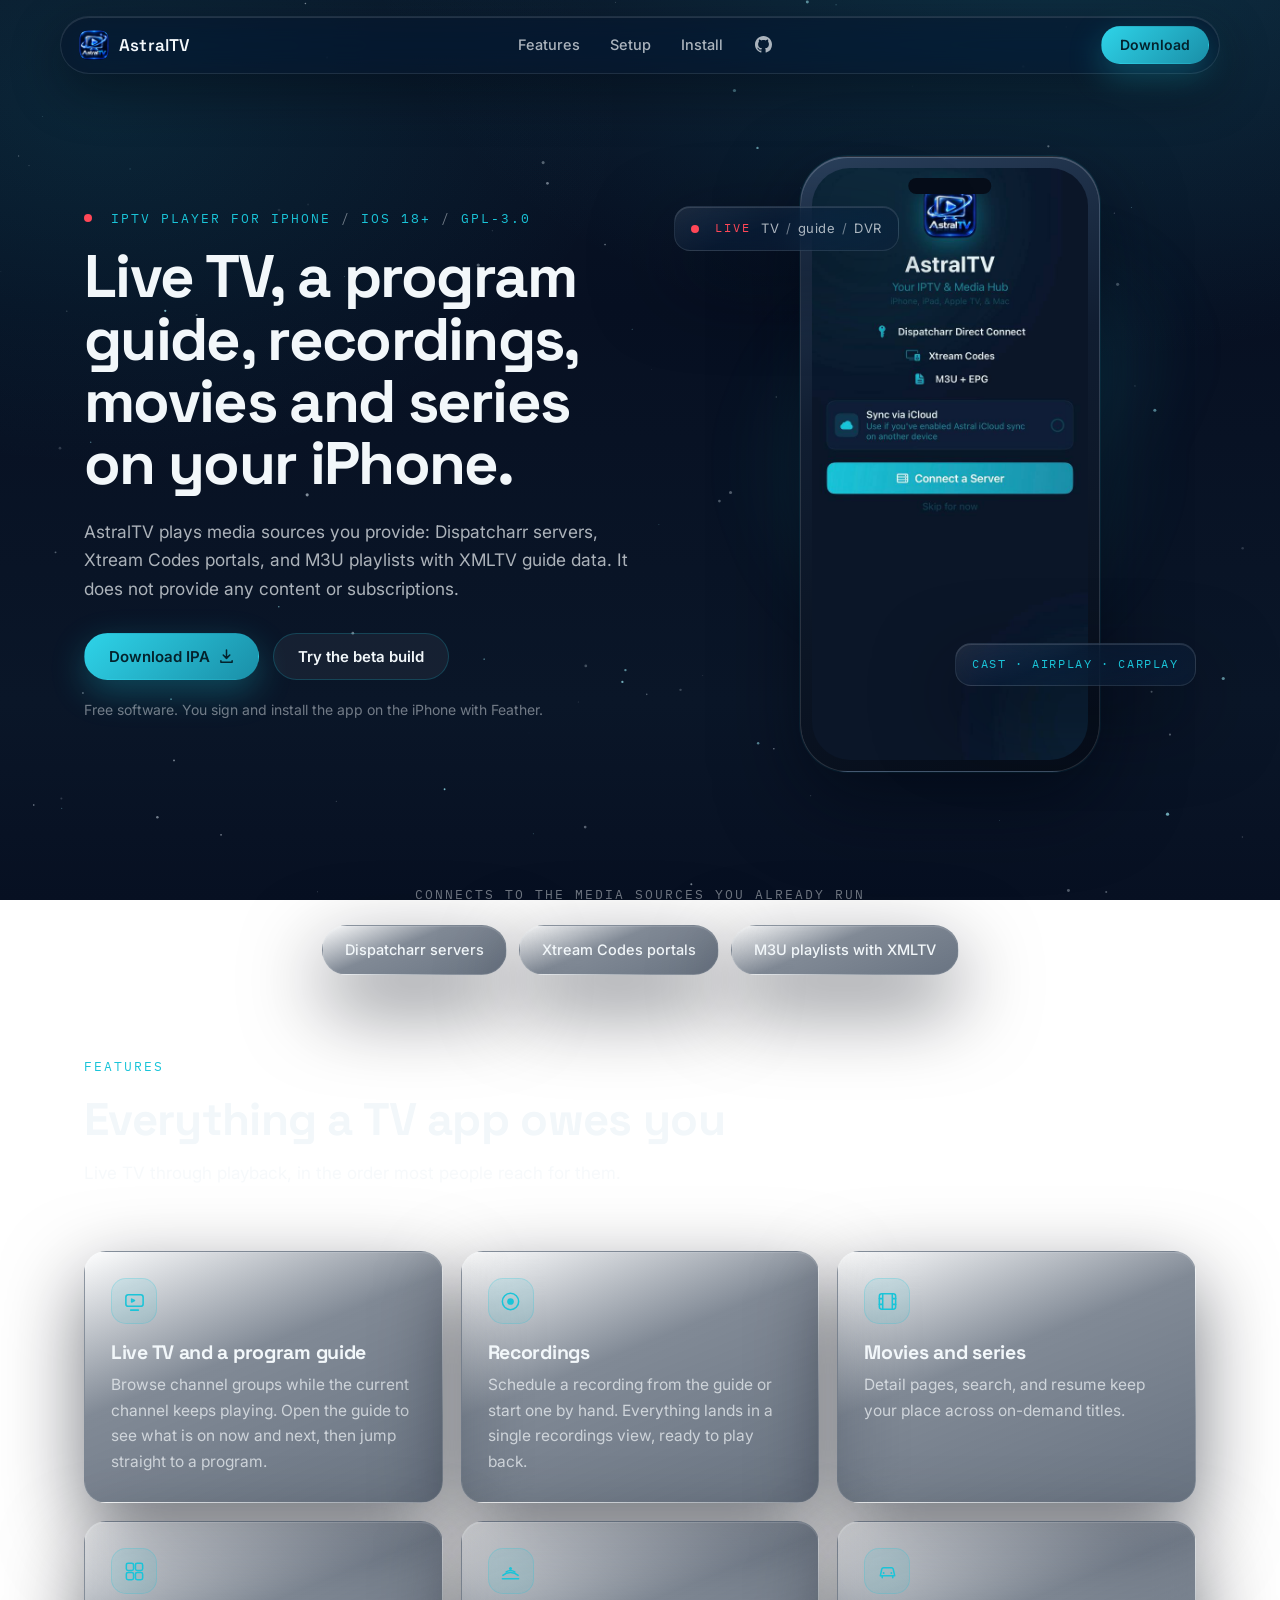
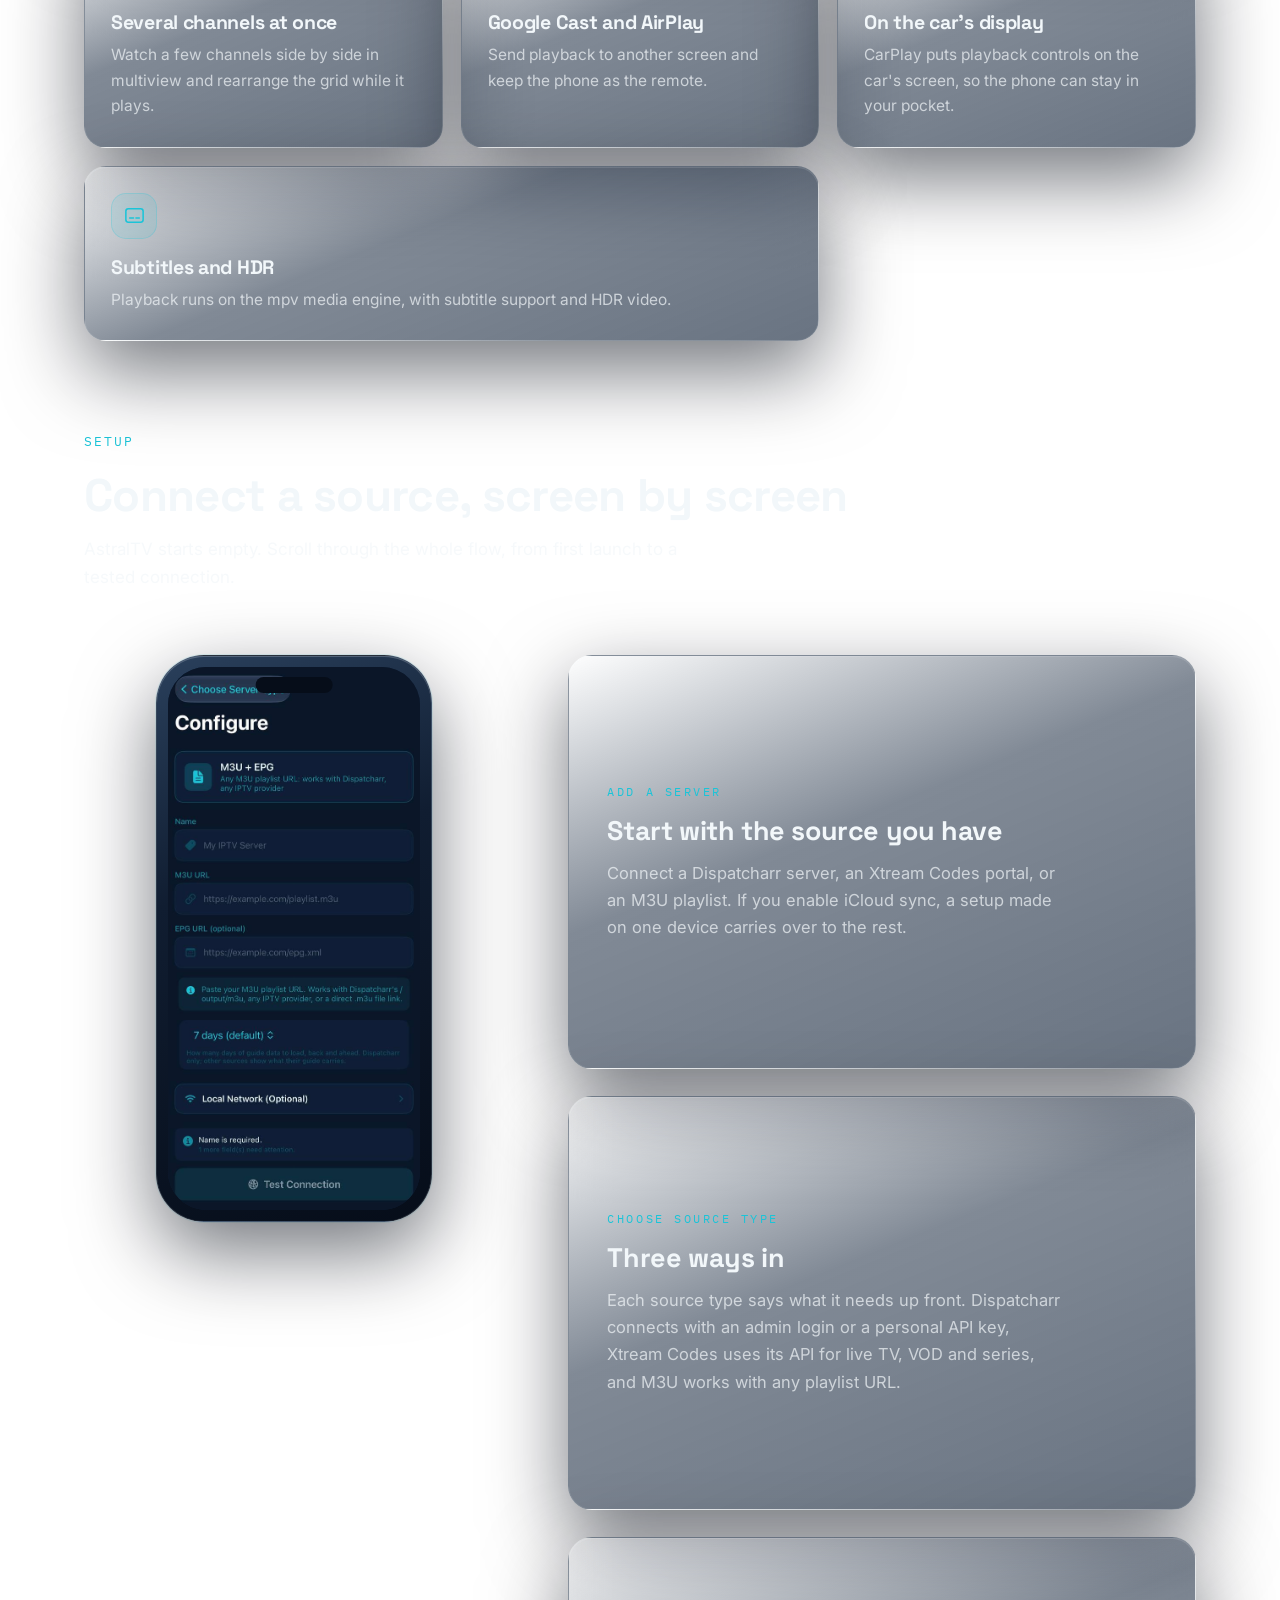
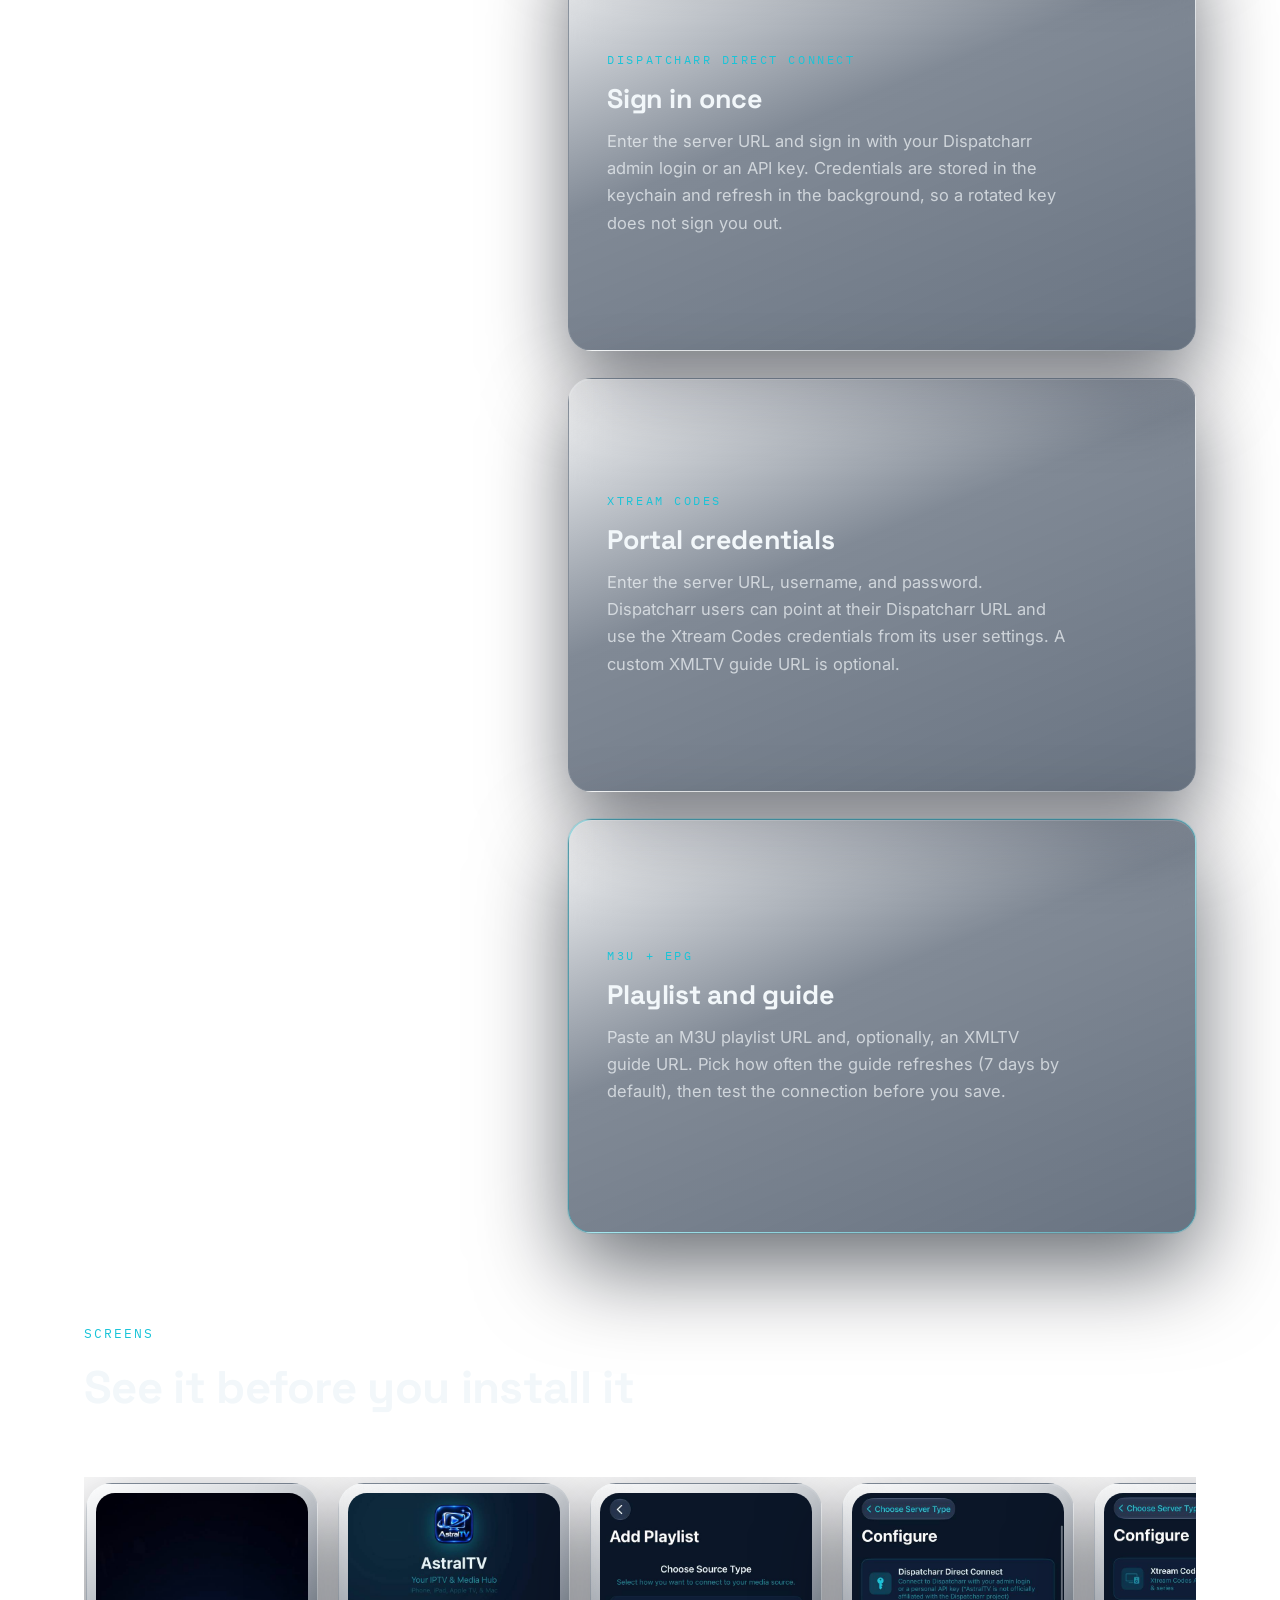
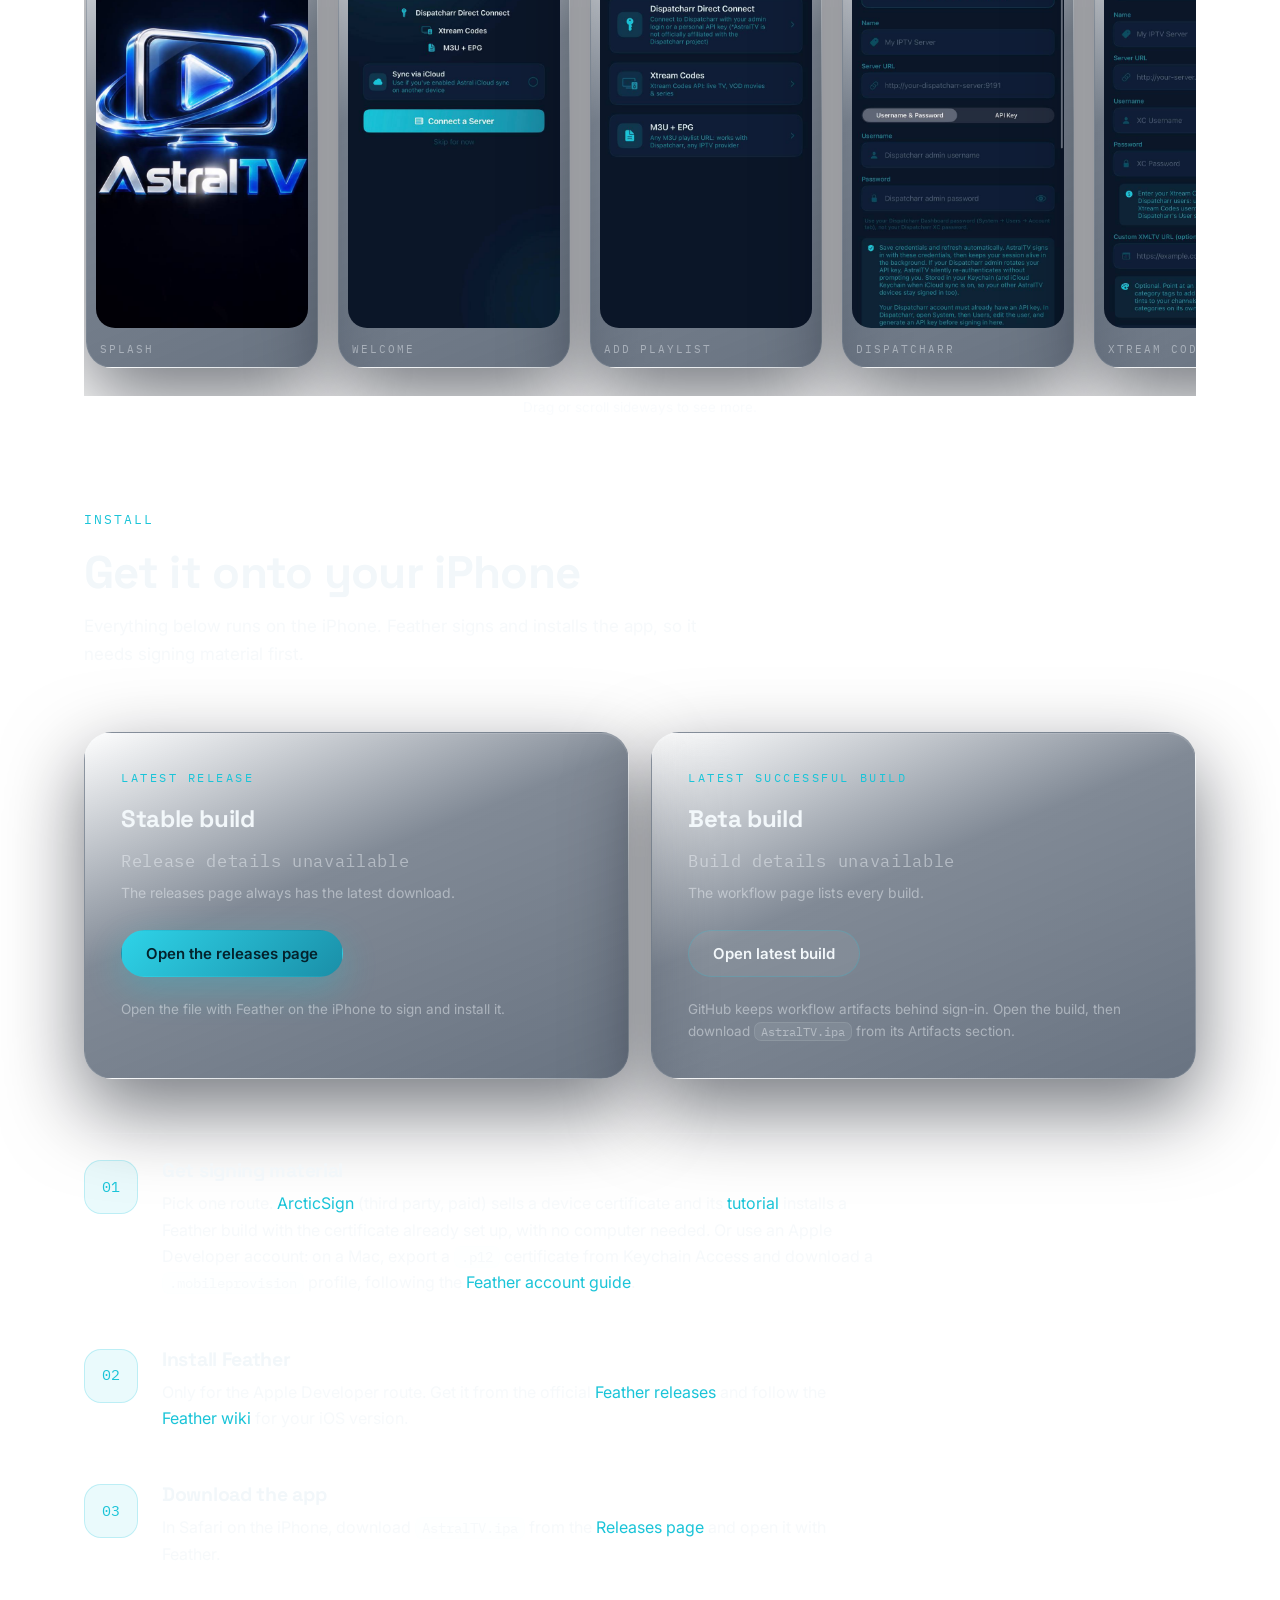
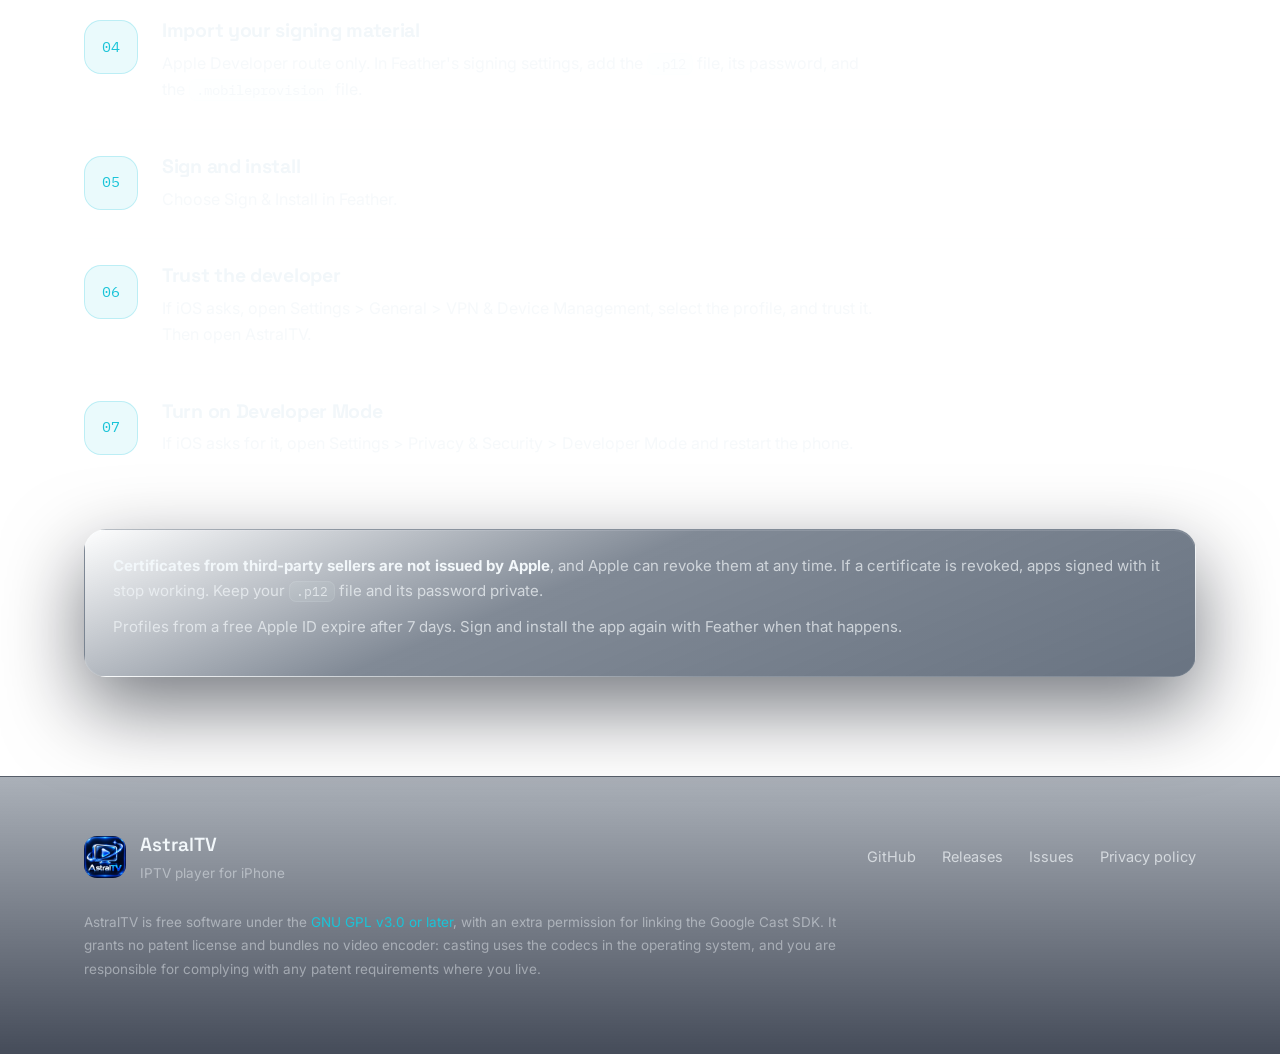
==== docs/index.html @ 50617edc "site: add GitHub Pages site with bug fixes and deployment workflow - Add docs/ site: index.html, sit" ====
<!DOCTYPE html>
<html lang="en">
<head>
  <meta charset="utf-8">
  <meta name="viewport" content="width=device-width, initial-scale=1">
  <title>AstralTV: IPTV player for iPhone</title>
  <meta name="description" content="AstralTV plays live TV, a program guide, recordings, movies and series on iPhone from Dispatcharr, Xtream Codes, and M3U sources you provide. Free software under GPL-3.0.">
  <meta property="og:title" content="AstralTV: IPTV player for iPhone">
  <meta property="og:description" content="Live TV, a program guide, recordings, movies and series on iPhone, from media sources you provide.">
  <meta property="og:image" content="assets/og-banner.jpg">
  <meta property="og:url" content="https://crzx1337.github.io/AstralTV/">
  <meta property="og:type" content="website">
  <meta name="twitter:card" content="summary_large_image">
  <meta name="twitter:title" content="AstralTV: IPTV player for iPhone">
  <meta name="twitter:description" content="Live TV, a program guide, recordings, movies and series on iPhone, from media sources you provide.">
  <meta name="theme-color" content="#0A1628">
  <link rel="icon" type="image/png" sizes="32x32" href="assets/favicon-32.png">
  <link rel="apple-touch-icon" href="assets/logo-256.png">
  <link rel="preconnect" href="https://fonts.googleapis.com">
  <link rel="preconnect" href="https://fonts.gstatic.com" crossorigin>
  <link href="https://fonts.googleapis.com/css2?family=Space+Grotesk:wght@400;500;600;700&family=Inter:wght@400;500;600&family=IBM+Plex+Mono:wght@400;500&display=swap" rel="stylesheet">
  <script>document.documentElement.classList.add("js");</script>
  <link rel="stylesheet" href="assets/site.css">
  <script src="assets/site.js" defer></script>
</head>
<body>
  <canvas id="sky" aria-hidden="true"></canvas>
  <a class="skip-link" href="#main">Skip to content</a>

  <header class="nav" id="top">
    <a class="nav-brand" href="#top">
      <img src="assets/logo-256.png" alt="" width="30" height="30">
      <span>AstralTV</span>
    </a>
    <nav class="nav-links" aria-label="Page sections">
      <a href="#features">Features</a>
      <a href="#setup">Setup</a>
      <a href="#install">Install</a>
      <a href="https://github.com/CRZX1337/AstralTV" class="nav-github" aria-label="GitHub repository">
        <svg viewBox="0 0 16 16" aria-hidden="true" width="17" height="17" fill="currentColor"><path d="M8 0C3.58 0 0 3.58 0 8c0 3.54 2.29 6.53 5.47 7.59.4.07.55-.17.55-.38 0-.19-.01-.82-.01-1.49-2.01.37-2.53-.49-2.69-.94-.09-.23-.48-.94-.82-1.13-.28-.15-.68-.52-.01-.53.63-.01 1.08.58 1.23.82.72 1.21 1.87.87 2.33.66.07-.52.28-.87.51-1.07-1.78-.2-3.64-.89-3.64-3.95 0-.87.31-1.59.82-2.15-.08-.2-.36-1.02.08-2.12 0 0 .67-.21 2.2.82.64-.18 1.32-.27 2-.27.68 0 1.36.09 2 .27 1.53-1.04 2.2-.82 2.2-.82.44 1.1.16 1.92.08 2.12.51.56.82 1.27.82 2.15 0 3.07-1.87 3.75-3.65 3.95.29.25.54.73.54 1.48 0 1.07-.01 1.93-.01 2.2 0 .21.15.46.55.38A8.013 8.013 0 0016 8c0-4.42-3.58-8-8-8z"/></svg>
      </a>
    </nav>
    <a class="btn btn-primary btn-small" href="#download">Download</a>
  </header>

  <main id="main">
    <!-- ============ HERO ============ -->
    <section class="hero">
      <div class="hero-copy">
        <p class="eyebrow load" style="--d:.05s">
          <span class="pulse-dot" aria-hidden="true"></span>
          <span class="eyebrow-items">IPTV player for iPhone <span class="sep">/</span> iOS&nbsp;18+ <span class="sep">/</span> GPL-3.0</span>
        </p>
        <h1 class="load" style="--d:.15s">Live TV, a program guide, recordings, movies and series on your iPhone.</h1>
        <p class="hero-sub load" style="--d:.28s">
          AstralTV plays media sources you provide: Dispatcharr servers, Xtream Codes portals,
          and M3U playlists with XMLTV guide data. It does not provide any content or subscriptions.
        </p>
        <div class="hero-actions load" style="--d:.4s">
          <a class="btn btn-primary" href="https://github.com/CRZX1337/AstralTV/releases/latest">
            Download IPA
            <svg class="i" viewBox="0 0 16 16" aria-hidden="true"><path d="M8 1v9m0 0 3.5-3.5M8 10 4.5 6.5M2 12.5V14h12v-1.5" fill="none" stroke="currentColor" stroke-width="1.6" stroke-linecap="round" stroke-linejoin="round"/></svg>
          </a>
          <a class="btn btn-ghost" href="https://github.com/CRZX1337/AstralTV/actions/workflows/build-ipa.yml">Try the beta build</a>
        </div>
        <p class="hero-note load" style="--d:.5s">Free software. You sign and install the app on the iPhone with Feather.</p>
      </div>

      <div class="hero-stage load" style="--d:.32s">
        <div class="hero-aura" aria-hidden="true"></div>
        <div class="device device-hero tilt" id="heroDevice">
          <div class="device-frame">
            <div class="device-notch" aria-hidden="true"></div>
            <div class="device-screen">
              <img src="screenshots/iphone/02.jpg" width="656" height="1280" fetchpriority="high" alt="AstralTV welcome screen offering Dispatcharr, Xtream Codes, and M3U sources, with an option to sync over iCloud">
            </div>
          </div>
        </div>
        <div class="hero-badge glass tilt" aria-hidden="true">
          <span class="badge-live"><span class="pulse-dot"></span>LIVE</span>
          <span class="badge-text">TV <i>/</i> guide <i>/</i> DVR</span>
        </div>
        <div class="hero-badge hero-badge-2 glass tilt" aria-hidden="true">
          <span class="badge-text mono">CAST · AIRPLAY · CARPLAY</span>
        </div>
      </div>
    </section>

    <!-- ============ SOURCES ============ -->
    <section class="sources" aria-label="Supported media sources">
      <p class="sources-label reveal">Connects to the media sources you already run</p>
      <ul class="source-chips reveal">
        <li class="chip glass">Dispatcharr servers</li>
        <li class="chip glass">Xtream Codes portals</li>
        <li class="chip glass">M3U playlists with XMLTV</li>
      </ul>
    </section>

    <!-- ============ FEATURES ============ -->
    <section class="features" id="features">
      <div class="section-head reveal">
        <p class="eyebrow">Features</p>
        <h2>Everything a TV app owes you</h2>
        <p class="section-sub">Live TV through playback, in the order most people reach for them.</p>
      </div>

      <div class="feature-grid">
        <article class="feature glass reveal">
          <span class="feature-icon" aria-hidden="true">
            <svg viewBox="0 0 24 24"><rect x="3" y="5" width="18" height="12" rx="2.5"/><path d="M8 21h8M9 9.5v3l3-1.5z"/></svg>
          </span>
          <h3>Live TV and a program guide</h3>
          <p>Browse channel groups while the current channel keeps playing. Open the guide to see what is on now and next, then jump straight to a program.</p>
        </article>
        <article class="feature glass reveal">
          <span class="feature-icon" aria-hidden="true">
            <svg viewBox="0 0 24 24"><circle cx="12" cy="12" r="8.5"/><circle cx="12" cy="12" r="3.5" fill="currentColor" stroke="none"/></svg>
          </span>
          <h3>Recordings</h3>
          <p>Schedule a recording from the guide or start one by hand. Everything lands in a single recordings view, ready to play back.</p>
        </article>
        <article class="feature glass reveal">
          <span class="feature-icon" aria-hidden="true">
            <svg viewBox="0 0 24 24"><rect x="3.5" y="4" width="17" height="16" rx="2.5"/><path d="M7 4v16M17 4v16M3.5 9h3.5M3.5 15h3.5M17 9h3.5M17 15h3.5"/></svg>
          </span>
          <h3>Movies and series</h3>
          <p>Detail pages, search, and resume keep your place across on-demand titles.</p>
        </article>
        <article class="feature glass reveal">
          <span class="feature-icon" aria-hidden="true">
            <svg viewBox="0 0 24 24"><rect x="3.5" y="3.5" width="7.5" height="7.5" rx="1.8"/><rect x="13" y="3.5" width="7.5" height="7.5" rx="1.8"/><rect x="3.5" y="13" width="7.5" height="7.5" rx="1.8"/><rect x="13" y="13" width="7.5" height="7.5" rx="1.8"/></svg>
          </span>
          <h3>Several channels at once</h3>
          <p>Watch a few channels side by side in multiview and rearrange the grid while it plays.</p>
        </article>
        <article class="feature glass reveal">
          <span class="feature-icon" aria-hidden="true">
            <svg viewBox="0 0 24 24"><path d="M3.5 19.5h17M4 16a12 12 0 0 1 16 0"/><path d="M7.5 12.5a8 8 0 0 1 9 0"/><circle cx="12" cy="8.8" r="1.6" fill="currentColor" stroke="none"/></svg>
          </span>
          <h3>Google Cast and AirPlay</h3>
          <p>Send playback to another screen and keep the phone as the remote.</p>
        </article>
        <article class="feature glass reveal">
          <span class="feature-icon" aria-hidden="true">
            <svg viewBox="0 0 24 24"><path d="M5 16.5h14M6.5 16.5v2M17.5 16.5v2M4.5 16.5 6 9.5a2 2 0 0 1 2-1.5h8a2 2 0 0 1 2 1.5l1.5 7"/><circle cx="8" cy="13.5" r="1" fill="currentColor" stroke="none"/><circle cx="16" cy="13.5" r="1" fill="currentColor" stroke="none"/></svg>
          </span>
          <h3>On the car's display</h3>
          <p>CarPlay puts playback controls on the car's screen, so the phone can stay in your pocket.</p>
        </article>
        <article class="feature glass reveal feature-wide">
          <span class="feature-icon" aria-hidden="true">
            <svg viewBox="0 0 24 24"><rect x="3" y="5" width="18" height="14" rx="2.5"/><path d="M7 14.5h4M13.5 14.5h3.5"/></svg>
          </span>
          <h3>Subtitles and HDR</h3>
          <p>Playback runs on the mpv media engine, with subtitle support and HDR video.</p>
        </article>
      </div>
    </section>

    <!-- ============ SETUP STORY ============ -->
    <section class="tour" id="setup">
      <div class="section-head reveal">
        <p class="eyebrow">Setup</p>
        <h2>Connect a source, screen by screen</h2>
        <p class="section-sub">AstralTV starts empty. Scroll through the whole flow, from first launch to a tested connection.</p>
      </div>

      <div class="tour-grid">
        <div class="tour-sticky">
          <div class="device device-tour" id="tourDevice">
            <div class="device-frame">
              <div class="device-notch" aria-hidden="true"></div>
              <div class="device-screen" id="tourScreen">
                <img class="tour-shot is-active" src="screenshots/iphone/02.jpg" width="656" height="1280" loading="lazy" alt="" data-i="0">
                <img class="tour-shot" src="screenshots/iphone/03.jpg" width="620" height="1280" loading="lazy" alt="" data-i="1">
                <img class="tour-shot" src="screenshots/iphone/04.jpg" width="620" height="1280" loading="lazy" alt="" data-i="2">
                <img class="tour-shot" src="screenshots/iphone/05.jpg" width="620" height="1280" loading="lazy" alt="" data-i="3">
                <img class="tour-shot" src="screenshots/iphone/06.jpg" width="620" height="1280" loading="lazy" alt="" data-i="4">
              </div>
            </div>
          </div>
        </div>

        <div class="tour-steps">
          <article class="panel glass reveal" data-screen="0">
            <p class="panel-meta mono">Add a server</p>
            <h3>Start with the source you have</h3>
            <p>Connect a Dispatcharr server, an Xtream Codes portal, or an M3U playlist. If you enable iCloud sync, a setup made on one device carries over to the rest.</p>
          </article>
          <article class="panel glass reveal" data-screen="1">
            <p class="panel-meta mono">Choose source type</p>
            <h3>Three ways in</h3>
            <p>Each source type says what it needs up front. Dispatcharr connects with an admin login or a personal API key, Xtream Codes uses its API for live TV, VOD and series, and M3U works with any playlist URL.</p>
          </article>
          <article class="panel glass reveal" data-screen="2">
            <p class="panel-meta mono">Dispatcharr direct connect</p>
            <h3>Sign in once</h3>
            <p>Enter the server URL and sign in with your Dispatcharr admin login or an API key. Credentials are stored in the keychain and refresh in the background, so a rotated key does not sign you out.</p>
          </article>
          <article class="panel glass reveal" data-screen="3">
            <p class="panel-meta mono">Xtream Codes</p>
            <h3>Portal credentials</h3>
            <p>Enter the server URL, username, and password. Dispatcharr users can point at their Dispatcharr URL and use the Xtream Codes credentials from its user settings. A custom XMLTV guide URL is optional.</p>
          </article>
          <article class="panel glass reveal" data-screen="4">
            <p class="panel-meta mono">M3U + EPG</p>
            <h3>Playlist and guide</h3>
            <p>Paste an M3U playlist URL and, optionally, an XMLTV guide URL. Pick how often the guide refreshes (7 days by default), then test the connection before you save.</p>
          </article>
        </div>
      </div>
    </section>

    <!-- ============ SCREENS ============ -->
    <section class="screens" id="screens">
      <div class="section-head reveal">
        <p class="eyebrow">Screens</p>
        <h2>See it before you install it</h2>
      </div>
      <div class="rail-wrap">
        <ul class="rail reveal">
          <li class="shot glass">
            <img src="screenshots/iphone/01.jpg" width="656" height="1280" loading="lazy" alt="AstralTV splash screen with the glowing app logo">
            <p class="shot-cap mono">Splash</p>
          </li>
          <li class="shot glass">
            <img src="screenshots/iphone/02.jpg" width="656" height="1280" loading="lazy" alt="Welcome screen offering Dispatcharr, Xtream Codes, and M3U sources, with iCloud sync">
            <p class="shot-cap mono">Welcome</p>
          </li>
          <li class="shot glass">
            <img src="screenshots/iphone/03.jpg" width="620" height="1280" loading="lazy" alt="Add Playlist screen listing the three source types to connect">
            <p class="shot-cap mono">Add playlist</p>
          </li>
          <li class="shot glass">
            <img src="screenshots/iphone/04.jpg" width="620" height="1280" loading="lazy" alt="Dispatcharr Direct Connect settings with name, server URL, and sign-in fields">
            <p class="shot-cap mono">Dispatcharr</p>
          </li>
          <li class="shot glass">
            <img src="screenshots/iphone/05.jpg" width="620" height="1280" loading="lazy" alt="Xtream Codes settings with server URL, username, password, and custom XMLTV fields">
            <p class="shot-cap mono">Xtream Codes</p>
          </li>
          <li class="shot glass">
            <img src="screenshots/iphone/06.jpg" width="620" height="1280" loading="lazy" alt="M3U and EPG settings with playlist URL, XMLTV URL, refresh interval, and a connection test">
            <p class="shot-cap mono">M3U + EPG</p>
          </li>
        </ul>
      </div>
      <p class="rail-hint reveal">Drag or scroll sideways to see more.</p>
    </section>

    <!-- ============ INSTALL ============ -->
    <section class="install" id="install">
      <div class="section-head reveal">
        <p class="eyebrow">Install</p>
        <h2>Get it onto your iPhone</h2>
        <p class="section-sub">Everything below runs on the iPhone. Feather signs and installs the app, so it needs signing material first.</p>
      </div>

      <div class="dl-cards" id="download">
        <article class="glass dl-card reveal" id="stableCard">
          <p class="panel-meta mono">Latest release</p>
          <h3>Stable build</h3>
          <p class="dl-version mono" id="releaseVersion">Checking the releases page…</p>
          <p class="dl-date" id="releaseDate"></p>
          <a class="btn btn-primary" id="releaseLink" href="https://github.com/CRZX1337/AstralTV/releases/latest">
            Download <code>AstralTV.ipa</code>
          </a>
          <p class="dl-note">Open the file with Feather on the iPhone to sign and install it.</p>
        </article>

        <article class="glass dl-card reveal" id="betaCard">
          <p class="panel-meta mono">Latest successful build</p>
          <h3>Beta build</h3>
          <p class="dl-version mono" id="betaVersion">Checking the build workflow…</p>
          <p class="dl-date" id="betaDate"></p>
          <a class="btn btn-ghost" id="betaLink" href="https://github.com/CRZX1337/AstralTV/actions/workflows/build-ipa.yml">
            Open latest build
          </a>
          <p class="dl-note">GitHub keeps workflow artifacts behind sign-in. Open the build, then download <code>AstralTV.ipa</code> from its Artifacts section.</p>
        </article>
      </div>

      <ol class="steps reveal">
        <li class="step">
          <h3>Get signing material</h3>
          <p>Pick one route. <a href="https://arcticsign.app/">ArcticSign</a> (third party, paid) sells a device certificate and its <a href="https://arcticsign.app/tutorial">tutorial</a> installs a Feather build with the certificate already set up, with no computer needed. Or use an Apple Developer account: on a Mac, export a <code>.p12</code> certificate from Keychain Access and download a <code>.mobileprovision</code> profile, following the <a href="https://github.com/claration/Feather/wiki/Using-an-Apple-Developer-Account">Feather account guide</a>.</p>
        </li>
        <li class="step">
          <h3>Install Feather</h3>
          <p>Only for the Apple Developer route. Get it from the official <a href="https://github.com/claration/Feather/releases">Feather releases</a> and follow the <a href="https://github.com/claration/Feather/wiki">Feather wiki</a> for your iOS version.</p>
        </li>
        <li class="step">
          <h3>Download the app</h3>
          <p>In Safari on the iPhone, download <code>AstralTV.ipa</code> from the <a href="https://github.com/CRZX1337/AstralTV/releases">Releases page</a> and open it with Feather.</p>
        </li>
        <li class="step">
          <h3>Import your signing material</h3>
          <p>Apple Developer route only. In Feather's signing settings, add the <code>.p12</code> file, its password, and the <code>.mobileprovision</code> file.</p>
        </li>
        <li class="step">
          <h3>Sign and install</h3>
          <p>Choose Sign &amp; Install in Feather.</p>
        </li>
        <li class="step">
          <h3>Trust the developer</h3>
          <p>If iOS asks, open Settings &gt; General &gt; VPN &amp; Device Management, select the profile, and trust it. Then open AstralTV.</p>
        </li>
        <li class="step">
          <h3>Turn on Developer Mode</h3>
          <p>If iOS asks for it, open Settings &gt; Privacy &amp; Security &gt; Developer Mode and restart the phone.</p>
        </li>
      </ol>

      <div class="glass callout reveal">
        <p><strong>Certificates from third-party sellers are not issued by Apple</strong>, and Apple can revoke them at any time. If a certificate is revoked, apps signed with it stop working. Keep your <code>.p12</code> file and its password private.</p>
        <p>Profiles from a free Apple ID expire after 7 days. Sign and install the app again with Feather when that happens.</p>
      </div>
    </section>
  </main>

  <!-- ============ FOOTER ============ -->
  <footer class="footer">
    <div class="footer-inner">
      <div class="footer-brand">
        <img src="assets/logo-256.png" alt="" width="42" height="42">
        <div>
          <p class="footer-name">AstralTV</p>
          <p class="footer-tag">IPTV player for iPhone</p>
        </div>
      </div>
      <nav class="footer-links" aria-label="Footer">
        <a href="https://github.com/CRZX1337/AstralTV">GitHub</a>
        <a href="https://github.com/CRZX1337/AstralTV/releases">Releases</a>
        <a href="https://github.com/CRZX1337/AstralTV/issues">Issues</a>
        <a href="PrivacyPolicy/">Privacy policy</a>
      </nav>
      <p class="footer-legal">
        AstralTV is free software under the
        <a href="https://github.com/CRZX1337/AstralTV/blob/main/LICENSE">GNU GPL v3.0 or later</a>,
        with an extra permission for linking the Google Cast SDK.
        It grants no patent license and bundles no video encoder: casting uses the codecs in the operating system,
        and you are responsible for complying with any patent requirements where you live.
      </p>
    </div>
  </footer>
</body>
</html>
---- docs/assets/site.css ----
/* ============================================================
   AstralTV site. Liquid glass over a night sky.
   Palette and radii follow the app's Astral theme
   (Design/ThemeManager.swift, Design/LiquidGlass.swift).
   ============================================================ */

:root {
  --bg-0: #071022;
  --bg-1: #0A1628;
  --bg-2: #0D1E35;
  --ink: #F2F7FA;
  --ink-2: rgba(242, 247, 250, .70);
  --ink-3: rgba(242, 247, 250, .45);
  --accent: #1AC4D8;
  --accent-deep: #1A8FA8;
  --accent-soft: rgba(26, 196, 216, .16);
  --live: #FF4757;
  --stroke-soft: rgba(242, 247, 250, .10);
  --stroke: rgba(26, 196, 216, .22);
  --r-lg: 28px;
  --r-md: 16px;
  --font-display: "Space Grotesk", "Avenir Next", "Segoe UI", sans-serif;
  --font-body: "Inter", -apple-system, "Segoe UI", Roboto, sans-serif;
  --font-mono: "IBM Plex Mono", "SFMono-Regular", Consolas, monospace;
  --shadow-lg: 0 30px 80px rgba(2, 8, 18, .55);
  --maxw: 1160px;
}

/* ---------- base ---------- */

* { box-sizing: border-box; }

html {
  scroll-behavior: smooth;
  -webkit-text-size-adjust: 100%;
}

body {
  margin: 0;
  background:
    radial-gradient(1100px 700px at 82% -8%, rgba(26, 143, 168, .22), transparent 62%),
    radial-gradient(900px 620px at 8% 12%, rgba(26, 196, 216, .10), transparent 58%),
    linear-gradient(180deg, var(--bg-1) 0%, var(--bg-0) 34%, var(--bg-1) 78%, var(--bg-0) 100%);
  background-attachment: fixed;
  color: var(--ink);
  font: 16px/1.65 var(--font-body);
  overflow-x: hidden;
}

img { max-width: 100%; height: auto; display: block; }

a {
  color: var(--accent);
  text-decoration: none;
}
a:hover { text-decoration: underline; text-underline-offset: 3px; }

h1, h2, h3 {
  font-family: var(--font-display);
  letter-spacing: -.015em;
  margin: 0 0 .5em;
  line-height: 1.12;
  text-wrap: balance;
}

p { margin: 0 0 1em; }
p:last-child { margin-bottom: 0; }

code {
  font-family: var(--font-mono);
  font-size: .86em;
  background: rgba(242, 247, 250, .07);
  border: 1px solid var(--stroke-soft);
  border-radius: 7px;
  padding: 1px 6px;
}

.mono {
  font-family: var(--font-mono);
  letter-spacing: .04em;
}

:focus {
  outline: 2px solid var(--accent);
  outline-offset: 3px;
  border-radius: 6px;
}
@supports selector(:focus-visible) {
  :focus { outline: none; }
  :focus-visible {
    outline: 2px solid var(--accent);
    outline-offset: 3px;
    border-radius: 6px;
  }
}

.skip-link {
  position: fixed;
  top: -60px;
  left: 16px;
  z-index: 60;
  background: var(--accent);
  color: var(--bg-0);
  font-weight: 600;
  padding: 10px 16px;
  border-radius: 999px;
  transition: top .2s ease;
}
.skip-link:focus { top: 14px; }

#sky {
  position: fixed;
  inset: 0;
  width: 100%;
  height: 100%;
  z-index: -1;
  pointer-events: none;
}

/* ---------- glass ---------- */

.glass {
  position: relative;
  background: linear-gradient(158deg, rgba(242, 247, 250, .09), rgba(13, 30, 53, .52) 42%, rgba(13, 30, 53, .62));
  backdrop-filter: blur(18px) saturate(150%);
  -webkit-backdrop-filter: blur(18px) saturate(150%);
  border: 1px solid var(--stroke-soft);
  border-radius: var(--r-lg);
  box-shadow: var(--shadow-lg), inset 0 1px 0 rgba(242, 247, 250, .13);
}

.tilt {
  --mx: 50%;
  --my: 50%;
  --rx: 0deg;
  --ry: 0deg;
  transform: perspective(1000px) rotateX(var(--rx)) rotateY(var(--ry));
  transition: transform .35s ease;
}
.tilt::after {
  content: "";
  position: absolute;
  inset: 0;
  border-radius: inherit;
  background: radial-gradient(340px circle at var(--mx) var(--my), rgba(26, 196, 216, .16), transparent 62%);
  opacity: 0;
  transition: opacity .35s ease;
  pointer-events: none;
}
.tilt:hover::after { opacity: 1; }

/* ---------- buttons ---------- */

.btn {
  display: inline-flex;
  align-items: center;
  gap: 9px;
  font: 600 15px/1 var(--font-body);
  padding: 15px 24px;
  border-radius: 999px;
  border: 1px solid transparent;
  cursor: pointer;
  transition: transform .25s ease, box-shadow .25s ease, background .25s ease, border-color .25s ease;
  white-space: nowrap;
}
.btn:hover { text-decoration: none; transform: translateY(-2px); }
.btn:active { transform: translateY(0); }

.btn-primary {
  background: linear-gradient(135deg, #2ED3E8, var(--accent-deep));
  color: #04222C;
  box-shadow: 0 12px 34px rgba(26, 196, 216, .30);
}
.btn-primary:hover {
  box-shadow: 0 18px 44px rgba(26, 196, 216, .42);
}
.btn-primary code { background: rgba(4, 34, 44, .14); border-color: rgba(4, 34, 44, .25); }

.btn-ghost {
  background: rgba(242, 247, 250, .05);
  border-color: var(--stroke);
  color: var(--ink);
}
.btn-ghost:hover {
  background: var(--accent-soft);
  border-color: rgba(26, 196, 216, .45);
}

.btn-small { padding: 11px 18px; font-size: 14px; }

.btn .i { width: 15px; height: 15px; }

/* ---------- nav ---------- */

.nav {
  position: fixed;
  top: 16px;
  left: 50%;
  transform: translateX(-50%);
  width: min(var(--maxw), calc(100% - 32px));
  z-index: 40;
  display: flex;
  align-items: center;
  justify-content: space-between;
  gap: 18px;
  padding: 9px 10px 9px 18px;
  border-radius: 999px;
  background: rgba(10, 22, 40, .58);
  backdrop-filter: blur(20px) saturate(160%);
  -webkit-backdrop-filter: blur(20px) saturate(160%);
  border: 1px solid var(--stroke-soft);
  box-shadow: 0 18px 50px rgba(2, 8, 18, .45), inset 0 1px 0 rgba(242, 247, 250, .12);
}

.nav-brand {
  display: flex;
  align-items: center;
  gap: 10px;
  color: var(--ink);
  font-family: var(--font-display);
  font-weight: 600;
  letter-spacing: .01em;
  font-size: 17px;
}
.nav-brand:hover { text-decoration: none; }
.nav-brand img { border-radius: 9px; }

.nav-links {
  display: flex;
  gap: clamp(14px, 3vw, 30px);
}
.nav-links a {
  color: var(--ink-2);
  font-size: 14.5px;
  font-weight: 500;
  transition: color .2s ease;
}
.nav-links a:hover { color: var(--ink); text-decoration: none; }

.nav-github {
  display: inline-flex;
  align-items: center;
  color: var(--ink-3);
  transition: color .2s ease;
  padding: 2px;
}
.nav-github:hover { color: var(--ink); text-decoration: none; }
.nav-github svg { display: block; }

/* ---------- shared section bits ---------- */

main { padding-top: 108px; }

section { scroll-margin-top: 96px; }

.hero,
.sources,
.features,
.tour,
.screens,
.install {
  max-width: var(--maxw);
  margin: 0 auto;
  padding: 0 24px;
}

.eyebrow {
  font-family: var(--font-mono);
  font-size: 12.5px;
  letter-spacing: .16em;
  text-transform: uppercase;
  color: var(--accent);
  margin-bottom: 18px;
}
.eyebrow .sep { color: var(--ink-3); }
.eyebrow-items { display: inline; }

.pulse-dot {
  display: inline-block;
  vertical-align: 1px;
  margin-right: 9px;
  width: 8px;
  height: 8px;
  border-radius: 50%;
  background: var(--live);
  box-shadow: 0 0 0 0 rgba(255, 71, 87, .55);
  animation: pulse 2.2s ease-out infinite;
  flex: none;
}
@keyframes pulse {
  0% { box-shadow: 0 0 0 0 rgba(255, 71, 87, .55); }
  70% { box-shadow: 0 0 0 9px rgba(255, 71, 87, 0); }
  100% { box-shadow: 0 0 0 0 rgba(255, 71, 87, 0); }
}

.section-head { margin-bottom: clamp(36px, 5vw, 64px); }
.section-head h2 {
  font-size: clamp(1.95rem, 3.7vw, 2.85rem);
  margin-bottom: 14px;
}
.section-sub {
  color: var(--ink-2);
  max-width: 56ch;
  font-size: 17px;
}

/* ---------- hero ---------- */

.hero {
  display: grid;
  grid-template-columns: 1.06fr .94fr;
  align-items: center;
  gap: clamp(32px, 5vw, 72px);
  min-height: calc(100vh - 160px);
  padding-top: clamp(24px, 5vh, 72px);
  padding-bottom: clamp(48px, 8vh, 110px);
}

.hero h1 {
  font-size: clamp(2.15rem, 4.7vw, 3.75rem);
  line-height: 1.04;
  letter-spacing: -.028em;
  margin-bottom: 22px;
  max-width: 17ch;
}

.hero-sub {
  color: var(--ink-2);
  font-size: clamp(16px, 1.35vw, 18.5px);
  max-width: 50ch;
  margin-bottom: 30px;
}

.hero-actions {
  display: flex;
  flex-wrap: wrap;
  gap: 14px;
  margin-bottom: 18px;
}

.hero-note {
  color: var(--ink-3);
  font-size: 14px;
}

.hero-stage {
  position: relative;
  display: flex;
  justify-content: center;
  align-items: center;
  min-height: 520px;
}

.hero-aura {
  position: absolute;
  width: 118%;
  height: 92%;
  border-radius: 50%;
  background:
    radial-gradient(closest-side, rgba(26, 196, 216, .26), transparent 72%),
    radial-gradient(closest-side at 70% 30%, rgba(26, 143, 168, .22), transparent 70%);
  filter: blur(28px);
  animation: aura-drift 16s ease-in-out infinite alternate;
  pointer-events: none;
}
@keyframes aura-drift {
  from { transform: translate3d(-2%, -3%, 0) scale(1); }
  to { transform: translate3d(3%, 4%, 0) scale(1.06); }
}

/* ---------- device ---------- */

.device {
  position: relative;
  width: clamp(238px, 25vw, 300px);
}

.device-frame {
  position: relative;
  aspect-ratio: 0.487;
  padding: 11px;
  border-radius: 48px;
  background: linear-gradient(160deg, #2a405c 0%, #101d31 38%, #060d19 100%);
  border: 1px solid rgba(242, 247, 250, .14);
  box-shadow:
    var(--shadow-lg),
    inset 0 1px 0 rgba(242, 247, 250, .22),
    0 0 0 1px rgba(26, 196, 216, .10);
}

.device-screen {
  position: relative;
  height: 100%;
  border-radius: 38px;
  overflow: hidden;
  background: var(--bg-2);
}
.device-screen img {
  width: 100%;
  height: 100%;
  object-fit: cover;
}

.device-notch {
  position: absolute;
  top: 21px;
  left: 50%;
  transform: translateX(-50%);
  width: 28%;
  height: 16px;
  border-radius: 999px;
  background: #060d19;
  z-index: 2;
}

.device-hero { z-index: 2; }
.device-hero .device-frame {
  animation: float 9s ease-in-out infinite alternate;
}
@keyframes float {
  from { transform: translateY(-6px); }
  to { transform: translateY(8px); }
}

/* tour device: stacked shots crossfade */
.device-tour {
  width: clamp(216px, 23vw, 276px);
  margin: 0 auto;
}
.tour-shot {
  position: absolute;
  inset: 0;
  opacity: 0;
  transition: opacity .55s ease;
}
.tour-shot.is-active { opacity: 1; }

/* ---------- hero badges ---------- */

.hero-badge {
  position: absolute;
  z-index: 3;
  display: flex;
  align-items: center;
  gap: 10px;
  padding: 11px 16px;
  border-radius: 16px;
  font-size: 13px;
  top: 8%;
  left: -6%;
}
.hero-badge.hero-badge-2 {
  top: auto;
  left: auto;
  bottom: 14%;
  right: 0;
}
.badge-live {
  display: inline-flex;
  align-items: center;
  gap: 7px;
  font-family: var(--font-mono);
  font-size: 11.5px;
  letter-spacing: .18em;
  color: var(--live);
}
.badge-text {
  color: var(--ink-2);
  letter-spacing: .04em;
}
.badge-text i { color: var(--ink-3); font-style: normal; padding: 0 2px; }
.badge-text.mono { font-size: 11.5px; letter-spacing: .14em; color: var(--accent); }

/* ---------- sources ---------- */

.sources {
  text-align: center;
  padding-top: clamp(20px, 4vh, 44px);
  padding-bottom: clamp(48px, 9vh, 110px);
}
.sources-label {
  color: var(--ink-3);
  font-family: var(--font-mono);
  font-size: 12.5px;
  letter-spacing: .16em;
  text-transform: uppercase;
  margin-bottom: 20px;
}
.source-chips {
  list-style: none;
  display: flex;
  flex-wrap: wrap;
  justify-content: center;
  gap: 12px;
  padding: 0;
  margin: 0;
}
.chip {
  padding: 12px 22px;
  border-radius: 999px;
  font-size: 14.5px;
  font-weight: 500;
  color: var(--ink);
}

/* ---------- feature tour ---------- */

.tour { padding-bottom: clamp(56px, 10vh, 120px); }

.tour-grid {
  display: grid;
  grid-template-columns: minmax(300px, 420px) 1fr;
  gap: clamp(28px, 5vw, 84px);
  align-items: start;
}

.tour-sticky {
  position: sticky;
  top: max(112px, calc(50vh - 330px));
}

.tour-steps {
  display: flex;
  flex-direction: column;
  gap: clamp(18px, 3vh, 34px);
}

.panel {
  padding: clamp(24px, 3vw, 40px);
  border-radius: 24px;
  min-height: 46vh;
  display: flex;
  flex-direction: column;
  justify-content: center;
  transition: border-color .45s ease, box-shadow .45s ease, transform .45s ease;
}
.panel h3 { font-size: clamp(1.35rem, 2.1vw, 1.75rem); }
.panel p:not(.panel-meta) {
  color: var(--ink-2);
  max-width: 46ch;
  font-size: 16.5px;
}
.panel.is-current {
  border-color: rgba(26, 196, 216, .38);
  box-shadow: 0 34px 90px rgba(2, 8, 18, .6), 0 0 0 1px rgba(26, 196, 216, .18), inset 0 1px 0 rgba(242, 247, 250, .16);
}

.panel-meta {
  font-size: 11.5px;
  letter-spacing: .22em;
  text-transform: uppercase;
  color: var(--accent);
  margin-bottom: 14px;
}

/* ---------- feature grid ---------- */

.features { padding-bottom: clamp(56px, 10vh, 120px); }

.feature-grid {
  display: grid;
  grid-template-columns: repeat(auto-fit, minmax(280px, 1fr));
  gap: 18px;
}

.feature {
  padding: 26px 26px 28px;
  border-radius: 22px;
  transition: transform .35s ease, border-color .35s ease, box-shadow .35s ease;
}
.feature:hover {
  transform: translateY(-4px);
  border-color: rgba(26, 196, 216, .32);
  box-shadow: 0 30px 70px rgba(2, 8, 18, .55), inset 0 1px 0 rgba(242, 247, 250, .14);
}
.feature h3 { font-size: 1.22rem; margin-bottom: 8px; }
.feature p { color: var(--ink-2); font-size: 15.5px; }

.feature-icon {
  display: inline-flex;
  width: 46px;
  height: 46px;
  align-items: center;
  justify-content: center;
  border-radius: 15px;
  margin-bottom: 18px;
  color: var(--accent);
  background: rgba(26, 196, 216, .10);
  border: 1px solid var(--stroke);
}
.feature-icon svg {
  width: 23px;
  height: 23px;
  fill: none;
  stroke: currentColor;
  stroke-width: 1.6;
  stroke-linecap: round;
  stroke-linejoin: round;
}

.feature-wide { grid-column: span 2; }

@media (max-width: 640px) {
  .feature-wide { grid-column: auto; }
}

/* ---------- screenshot rail ---------- */

.screens { padding-bottom: clamp(56px, 10vh, 120px); }

.rail-wrap {
  margin: 0 -24px;
  padding: 0 24px;
}
.rail {
  list-style: none;
  display: flex;
  gap: 20px;
  margin: 0;
  padding: 6px 2px 28px;
  overflow-x: auto;
  scroll-snap-type: x proximity;
  scrollbar-width: thin;
  scrollbar-color: rgba(26, 196, 216, .45) transparent;
  cursor: grab;
}
.rail.is-dragging {
  cursor: grabbing;
  scroll-snap-type: none;
  user-select: none;
}
.rail::-webkit-scrollbar { height: 6px; }
.rail::-webkit-scrollbar-thumb {
  background: rgba(26, 196, 216, .35);
  border-radius: 999px;
}

.shot {
  flex: none;
  width: clamp(180px, 20vw, 232px);
  padding: 9px;
  border-radius: 26px;
  scroll-snap-align: center;
  transition: transform .35s ease, border-color .35s ease;
}
.shot:hover {
  transform: translateY(-6px);
  border-color: rgba(26, 196, 216, .34);
}
.shot-cap {
  margin: 12px 4px 10px;
  font-size: 11px;
  letter-spacing: .18em;
  text-transform: uppercase;
  color: var(--ink-3);
}

.shot img {
  border-radius: 19px;
  aspect-ratio: 0.487;
  height: auto;
  object-fit: cover;
  width: 100%;
}

.rail-hint {
  color: var(--ink-3);
  font-size: 13.5px;
  text-align: center;
  margin: 0;
}

/* ---------- install ---------- */

.install { padding-bottom: clamp(64px, 11vh, 130px); }

.dl-cards {
  display: grid;
  grid-template-columns: 1fr 1fr;
  gap: 22px;
  margin-bottom: clamp(40px, 6vh, 72px);
}

.dl-card {
  padding: clamp(24px, 3vw, 36px);
  display: flex;
  flex-direction: column;
  align-items: flex-start;
  gap: 4px;
}
.dl-card h3 { font-size: 1.5rem; margin-bottom: 10px; }

.dl-version {
  font-family: var(--font-mono);
  font-size: 17px;
  color: var(--accent);
  margin-bottom: 2px;
  min-height: 26px;
}
.dl-card.is-fallback .dl-version { color: var(--ink-3); }

.dl-date {
  color: var(--ink-3);
  font-size: 14px;
  min-height: 21px;
  margin-bottom: 22px;
}
.dl-card .btn { margin-bottom: 18px; }

.dl-note {
  color: var(--ink-3);
  font-size: 13.5px;
  line-height: 1.6;
}

.steps {
  list-style: none;
  counter-reset: step;
  margin: 0 0 clamp(32px, 5vh, 56px);
  padding: 0;
}
.step {
  counter-increment: step;
  position: relative;
  padding: 26px 0 26px 78px;
  border-top: 1px solid var(--stroke-soft);
}
.step:last-child { border-bottom: 1px solid var(--stroke-soft); }
.step::before {
  content: counter(step, decimal-leading-zero);
  position: absolute;
  left: 0;
  top: 26px;
  width: 52px;
  height: 52px;
  display: flex;
  align-items: center;
  justify-content: center;
  font-family: var(--font-mono);
  font-size: 15px;
  color: var(--accent);
  background: rgba(26, 196, 216, .09);
  border: 1px solid var(--stroke);
  border-radius: 17px;
}
.step h3 { font-size: 1.22rem; margin-bottom: 8px; }
.step p { color: var(--ink-2); max-width: 72ch; }

.callout {
  padding: 24px 28px;
  border-radius: 22px;
  color: var(--ink-2);
  font-size: 15px;
}
.callout p { margin-bottom: 12px; }
.callout strong { color: var(--ink); }

/* ---------- footer ---------- */

.footer {
  border-top: 1px solid var(--stroke-soft);
  background: linear-gradient(180deg, rgba(13, 30, 53, .35), rgba(7, 16, 34, .75));
}
.footer-inner {
  max-width: var(--maxw);
  margin: 0 auto;
  padding: 52px 24px 72px;
  display: grid;
  grid-template-columns: auto 1fr;
  gap: 26px 48px;
  align-items: center;
}
.footer-brand {
  display: flex;
  align-items: center;
  gap: 14px;
}
.footer-brand img { border-radius: 13px; }
.footer-name {
  font-family: var(--font-display);
  font-weight: 600;
  font-size: 19px;
  margin: 0;
}
.footer-tag {
  color: var(--ink-3);
  font-size: 13.5px;
  margin: 2px 0 0;
}
.footer-links {
  display: flex;
  flex-wrap: wrap;
  gap: 12px 26px;
  justify-content: flex-end;
}
.footer-links a { color: var(--ink-2); font-size: 14.5px; }
.footer-links a:hover { color: var(--ink); }
.footer-legal {
  grid-column: 1 / -1;
  color: var(--ink-3);
  font-size: 13.5px;
  line-height: 1.75;
  max-width: 88ch;
  margin: 0;
}

/* ---------- motion: load + reveal ---------- */

html.js .load {
  opacity: 0;
  transform: translateY(18px);
  filter: blur(10px);
}
html.js body.ready .load {
  opacity: 1;
  transform: none;
  filter: none;
  transition:
    opacity .85s ease var(--d, 0s),
    transform .85s cubic-bezier(.2, .7, .2, 1) var(--d, 0s),
    filter .85s ease var(--d, 0s);
}

html.js .reveal {
  opacity: 0;
  transform: translateY(22px);
  filter: blur(8px);
  transition: opacity .8s ease, transform .8s cubic-bezier(.2, .7, .2, 1), filter .8s ease;
}
html.js .reveal.in {
  opacity: 1;
  transform: none;
  filter: none;
}

/* ---------- responsive ---------- */

@media (max-width: 1020px) {
  .hero {
    grid-template-columns: 1fr;
    min-height: 0;
    gap: 48px;
    text-align: left;
  }
  .hero h1 { max-width: 20ch; }
  .hero-stage { min-height: 0; }
  .hero-badge { left: 6%; }
  .hero-badge.hero-badge-2 { right: 6%; }

  .tour-grid { grid-template-columns: 1fr; gap: 26px; }
  .tour-sticky {
    top: 96px;
    z-index: 3;
    padding: 14px 0;
    background: linear-gradient(180deg, rgba(7, 16, 34, .9) 62%, transparent);
  }
  .device-tour { width: 172px; }
  .panel { min-height: 0; }
}

@media (max-width: 720px) {
  main { padding-top: 92px; }
  .nav { padding: 8px 8px 8px 14px; top: 10px; }
  .nav-brand span { display: none; }
  .nav-links { gap: 16px; }
  .nav-links a { font-size: 13.5px; }

  .hero { padding-top: 12px; gap: 40px; }
  .hero-actions .btn { padding: 14px 19px; font-size: 14px; }
  .hero-badge { top: 6%; left: 0; padding: 9px 13px; font-size: 12px; }
  .hero-badge.hero-badge-2 { top: auto; bottom: 8%; right: 0; }

  .dl-cards { grid-template-columns: 1fr; }
  .feature-wide { grid-column: auto; }

  .step { padding: 22px 0 22px 62px; }
  .step::before {
    width: 42px;
    height: 42px;
    top: 22px;
    font-size: 13px;
    border-radius: 14px;
  }

  .footer-inner { grid-template-columns: 1fr; gap: 22px; }
  .footer-links { justify-content: flex-start; }
}

@media (prefers-reduced-motion: reduce) {
  html { scroll-behavior: auto; }
  *, *::before, *::after {
    animation-duration: .001s !important;
    animation-iteration-count: 1 !important;
    transition-duration: .001s !important;
  }
  html.js .load,
  html.js .reveal {
    opacity: 1;
    transform: none;
    filter: none;
  }
  .tilt { transform: none; }
}
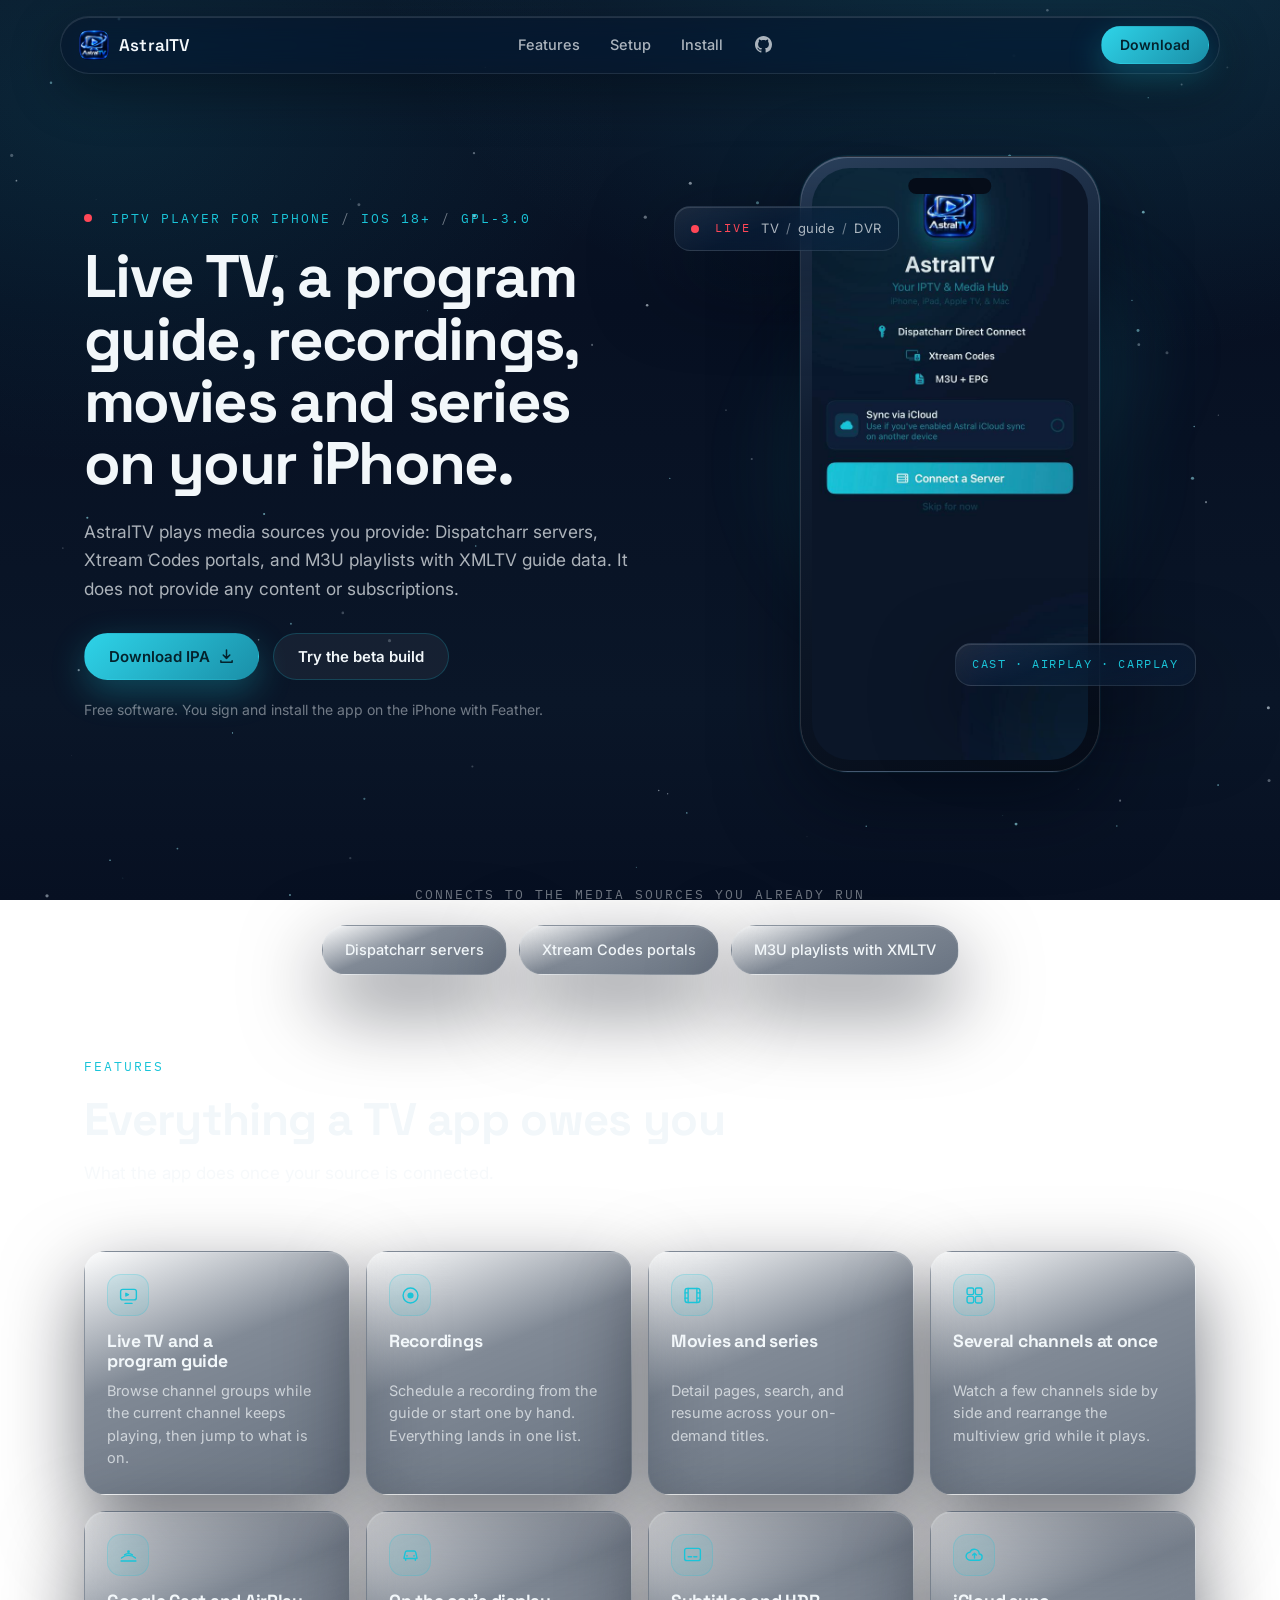
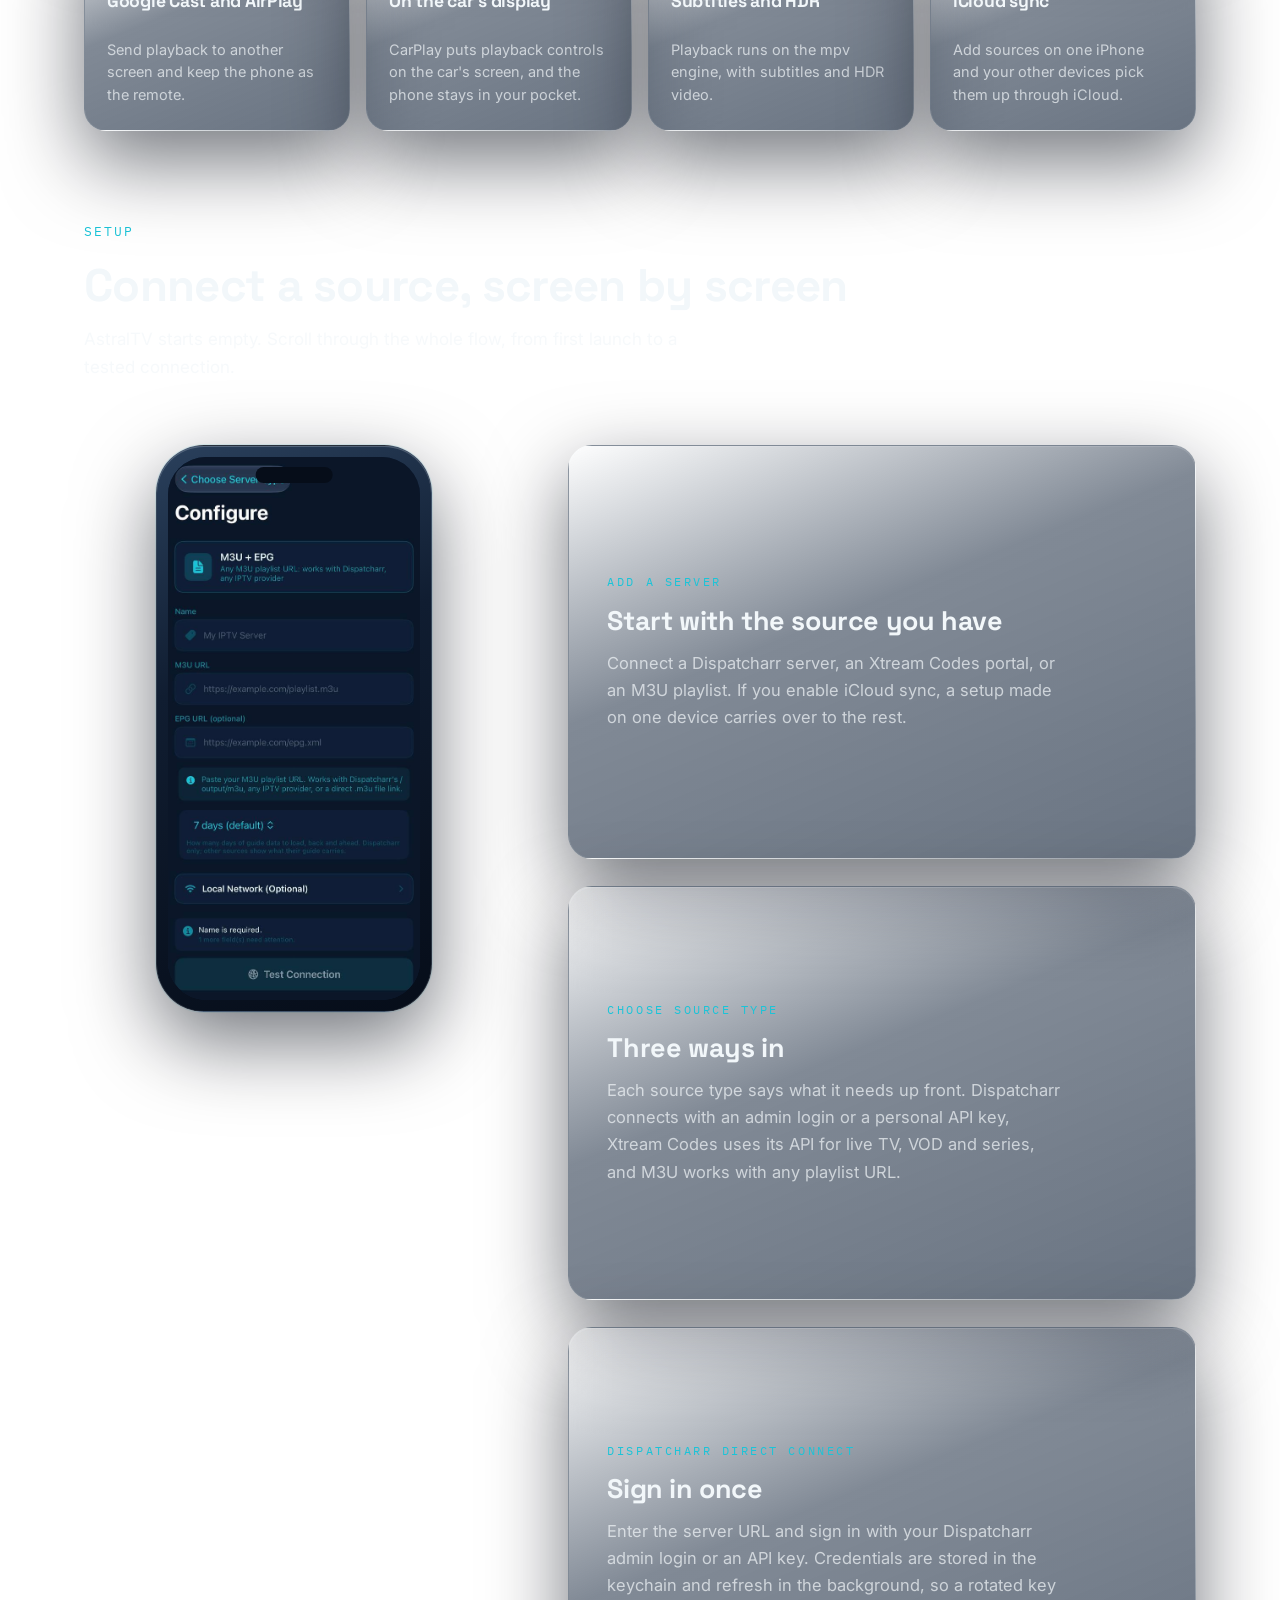
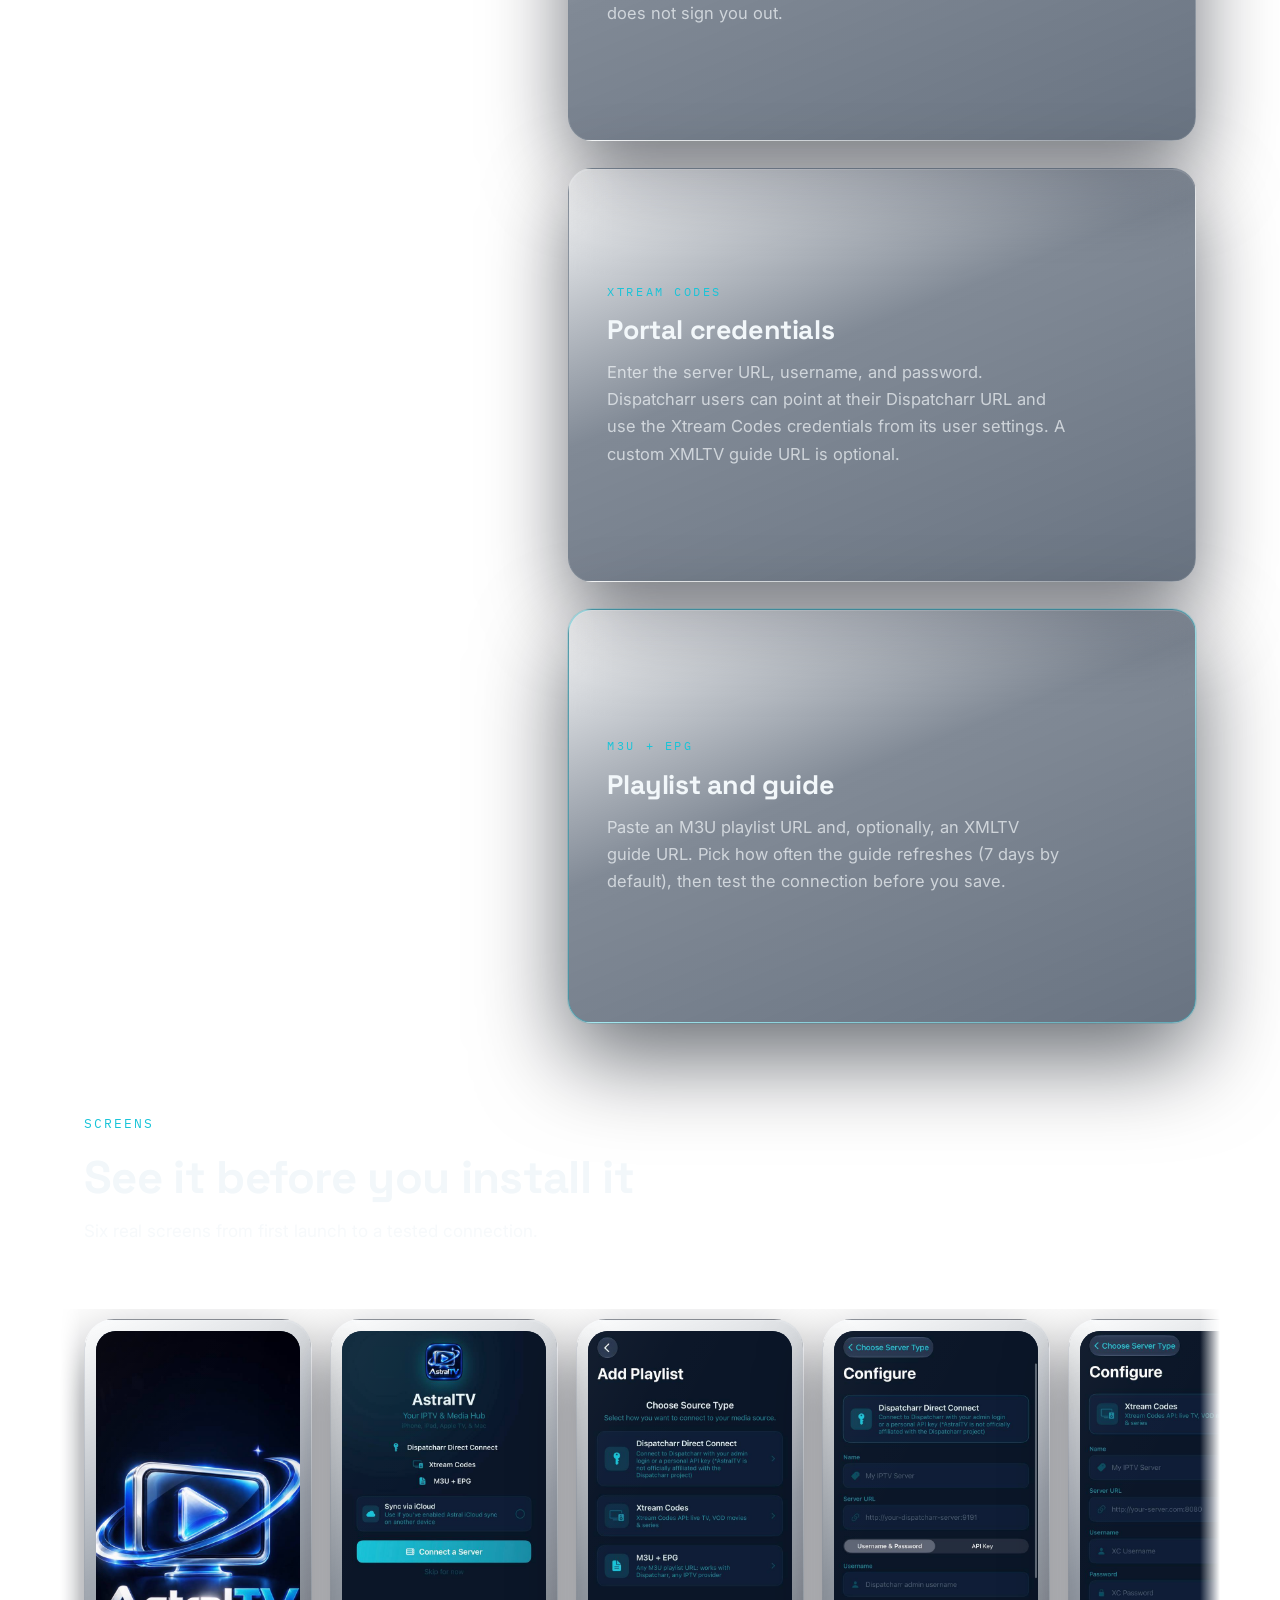
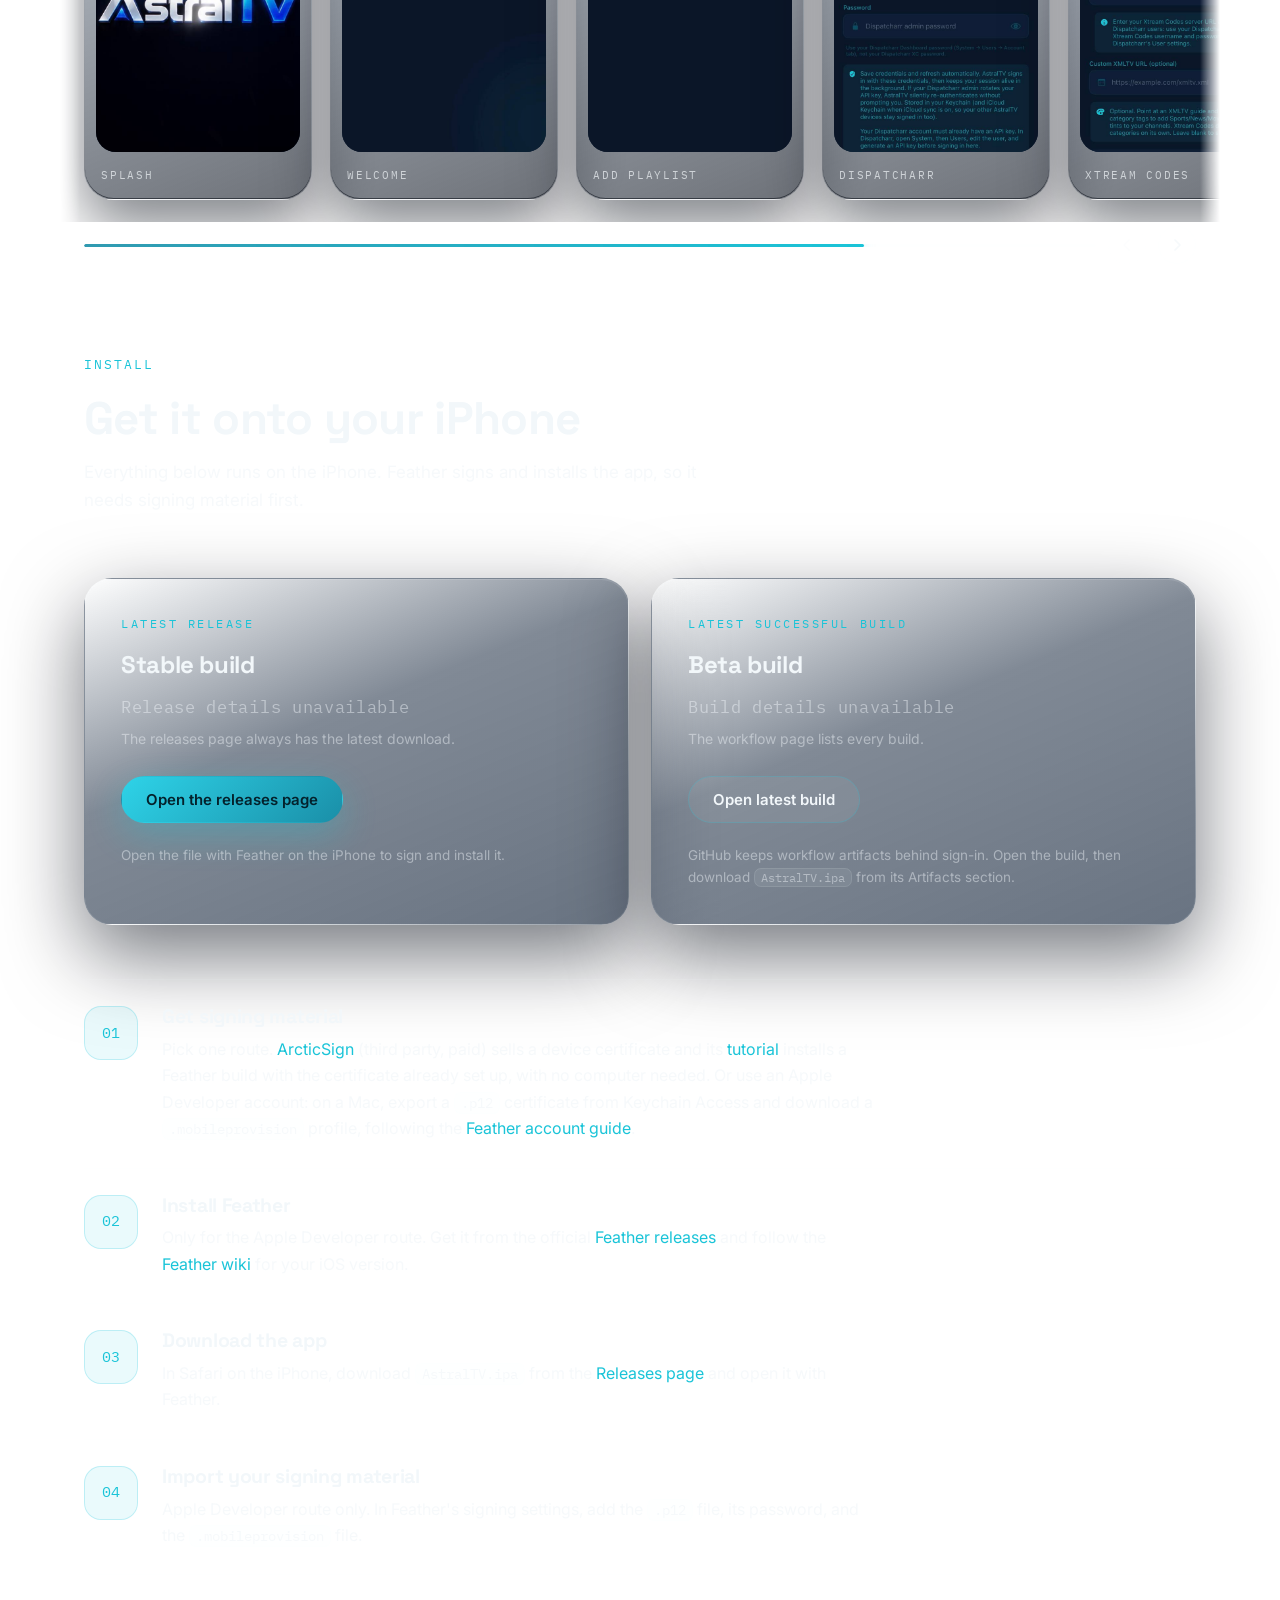
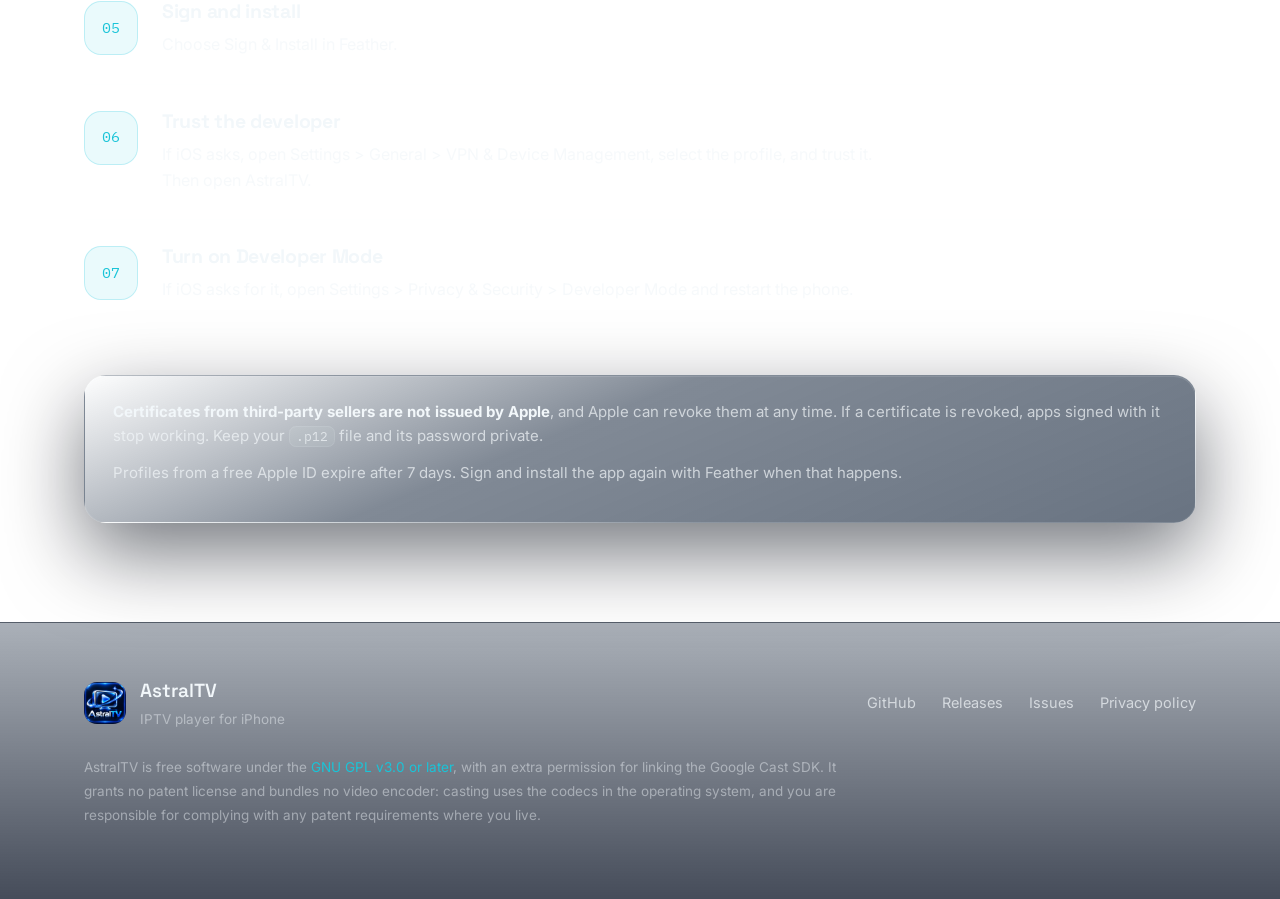
==== commit 96db3f5c: "site: fix the hero glow, the feature grid, and the screenshot rail The tilt highlight painted a squa" ====
--- a/docs/index.html
+++ b/docs/index.html
@@ -28,7 +28,7 @@
   <a class="skip-link" href="#main">Skip to content</a>
 
   <header class="nav" id="top">
-    <a class="nav-brand" href="#top">
+    <a class="nav-brand" href="#top" aria-label="AstralTV, back to top">
       <img src="assets/logo-256.png" alt="" width="30" height="30">
       <span>AstralTV</span>
     </a>
@@ -101,7 +101,7 @@
       <div class="section-head reveal">
         <p class="eyebrow">Features</p>
         <h2>Everything a TV app owes you</h2>
-        <p class="section-sub">Live TV through playback, in the order most people reach for them.</p>
+        <p class="section-sub">What the app does once your source is connected.</p>
       </div>
 
       <div class="feature-grid">
@@ -110,28 +110,28 @@
             <svg viewBox="0 0 24 24"><rect x="3" y="5" width="18" height="12" rx="2.5"/><path d="M8 21h8M9 9.5v3l3-1.5z"/></svg>
           </span>
           <h3>Live TV and a program guide</h3>
-          <p>Browse channel groups while the current channel keeps playing. Open the guide to see what is on now and next, then jump straight to a program.</p>
+          <p>Browse channel groups while the current channel keeps playing, then jump to what is on.</p>
         </article>
         <article class="feature glass reveal">
           <span class="feature-icon" aria-hidden="true">
             <svg viewBox="0 0 24 24"><circle cx="12" cy="12" r="8.5"/><circle cx="12" cy="12" r="3.5" fill="currentColor" stroke="none"/></svg>
           </span>
           <h3>Recordings</h3>
-          <p>Schedule a recording from the guide or start one by hand. Everything lands in a single recordings view, ready to play back.</p>
+          <p>Schedule a recording from the guide or start one by hand. Everything lands in one list.</p>
         </article>
         <article class="feature glass reveal">
           <span class="feature-icon" aria-hidden="true">
             <svg viewBox="0 0 24 24"><rect x="3.5" y="4" width="17" height="16" rx="2.5"/><path d="M7 4v16M17 4v16M3.5 9h3.5M3.5 15h3.5M17 9h3.5M17 15h3.5"/></svg>
           </span>
           <h3>Movies and series</h3>
-          <p>Detail pages, search, and resume keep your place across on-demand titles.</p>
+          <p>Detail pages, search, and resume across your on-demand titles.</p>
         </article>
         <article class="feature glass reveal">
           <span class="feature-icon" aria-hidden="true">
             <svg viewBox="0 0 24 24"><rect x="3.5" y="3.5" width="7.5" height="7.5" rx="1.8"/><rect x="13" y="3.5" width="7.5" height="7.5" rx="1.8"/><rect x="3.5" y="13" width="7.5" height="7.5" rx="1.8"/><rect x="13" y="13" width="7.5" height="7.5" rx="1.8"/></svg>
           </span>
           <h3>Several channels at once</h3>
-          <p>Watch a few channels side by side in multiview and rearrange the grid while it plays.</p>
+          <p>Watch a few channels side by side and rearrange the multiview grid while it plays.</p>
         </article>
         <article class="feature glass reveal">
           <span class="feature-icon" aria-hidden="true">
@@ -145,14 +145,21 @@
             <svg viewBox="0 0 24 24"><path d="M5 16.5h14M6.5 16.5v2M17.5 16.5v2M4.5 16.5 6 9.5a2 2 0 0 1 2-1.5h8a2 2 0 0 1 2 1.5l1.5 7"/><circle cx="8" cy="13.5" r="1" fill="currentColor" stroke="none"/><circle cx="16" cy="13.5" r="1" fill="currentColor" stroke="none"/></svg>
           </span>
           <h3>On the car's display</h3>
-          <p>CarPlay puts playback controls on the car's screen, so the phone can stay in your pocket.</p>
-        </article>
-        <article class="feature glass reveal feature-wide">
+          <p>CarPlay puts playback controls on the car's screen, and the phone stays in your pocket.</p>
+        </article>
+        <article class="feature glass reveal">
           <span class="feature-icon" aria-hidden="true">
             <svg viewBox="0 0 24 24"><rect x="3" y="5" width="18" height="14" rx="2.5"/><path d="M7 14.5h4M13.5 14.5h3.5"/></svg>
           </span>
           <h3>Subtitles and HDR</h3>
-          <p>Playback runs on the mpv media engine, with subtitle support and HDR video.</p>
+          <p>Playback runs on the mpv engine, with subtitles and HDR video.</p>
+        </article>
+        <article class="feature glass reveal">
+          <span class="feature-icon" aria-hidden="true">
+            <svg viewBox="0 0 24 24"><path d="M7 18.5h10a3.5 3.5 0 0 0 .4-7A5.5 5.5 0 0 0 6.8 9.5 4 4 0 0 0 7 18.5Z"/><path d="M12 16v-5.5M9.9 12.6 12 10.5l2.1 2.1"/></svg>
+          </span>
+          <h3>iCloud sync</h3>
+          <p>Add sources on one iPhone and your other devices pick them up through iCloud.</p>
         </article>
       </div>
     </section>
@@ -216,36 +223,75 @@
       <div class="section-head reveal">
         <p class="eyebrow">Screens</p>
         <h2>See it before you install it</h2>
-      </div>
-      <div class="rail-wrap">
-        <ul class="rail reveal">
-          <li class="shot glass">
-            <img src="screenshots/iphone/01.jpg" width="656" height="1280" loading="lazy" alt="AstralTV splash screen with the glowing app logo">
-            <p class="shot-cap mono">Splash</p>
-          </li>
-          <li class="shot glass">
-            <img src="screenshots/iphone/02.jpg" width="656" height="1280" loading="lazy" alt="Welcome screen offering Dispatcharr, Xtream Codes, and M3U sources, with iCloud sync">
-            <p class="shot-cap mono">Welcome</p>
-          </li>
-          <li class="shot glass">
-            <img src="screenshots/iphone/03.jpg" width="620" height="1280" loading="lazy" alt="Add Playlist screen listing the three source types to connect">
-            <p class="shot-cap mono">Add playlist</p>
-          </li>
-          <li class="shot glass">
-            <img src="screenshots/iphone/04.jpg" width="620" height="1280" loading="lazy" alt="Dispatcharr Direct Connect settings with name, server URL, and sign-in fields">
-            <p class="shot-cap mono">Dispatcharr</p>
-          </li>
-          <li class="shot glass">
-            <img src="screenshots/iphone/05.jpg" width="620" height="1280" loading="lazy" alt="Xtream Codes settings with server URL, username, password, and custom XMLTV fields">
-            <p class="shot-cap mono">Xtream Codes</p>
-          </li>
-          <li class="shot glass">
-            <img src="screenshots/iphone/06.jpg" width="620" height="1280" loading="lazy" alt="M3U and EPG settings with playlist URL, XMLTV URL, refresh interval, and a connection test">
-            <p class="shot-cap mono">M3U + EPG</p>
+        <p class="section-sub">Six real screens from first launch to a tested connection.</p>
+      </div>
+      <div class="rail-shell reveal">
+        <ul class="rail" id="shotRail" tabindex="0" aria-label="App screenshots, scroll sideways">
+          <li class="shot">
+            <figure class="shot-card">
+              <div class="shot-media">
+                <img src="screenshots/iphone/01.jpg" width="656" height="1280" loading="lazy" alt="AstralTV splash screen with the glowing app logo">
+                <span class="shot-glare" aria-hidden="true"></span>
+              </div>
+              <figcaption class="shot-cap">Splash</figcaption>
+            </figure>
+          </li>
+          <li class="shot">
+            <figure class="shot-card">
+              <div class="shot-media">
+                <img src="screenshots/iphone/02.jpg" width="656" height="1280" loading="lazy" alt="Welcome screen offering Dispatcharr, Xtream Codes, and M3U sources, with iCloud sync">
+                <span class="shot-glare" aria-hidden="true"></span>
+              </div>
+              <figcaption class="shot-cap">Welcome</figcaption>
+            </figure>
+          </li>
+          <li class="shot">
+            <figure class="shot-card">
+              <div class="shot-media">
+                <img src="screenshots/iphone/03.jpg" width="620" height="1280" loading="lazy" alt="Add Playlist screen listing the three source types to connect">
+                <span class="shot-glare" aria-hidden="true"></span>
+              </div>
+              <figcaption class="shot-cap">Add playlist</figcaption>
+            </figure>
+          </li>
+          <li class="shot">
+            <figure class="shot-card">
+              <div class="shot-media">
+                <img src="screenshots/iphone/04.jpg" width="620" height="1280" loading="lazy" alt="Dispatcharr Direct Connect settings with name, server URL, and sign-in fields">
+                <span class="shot-glare" aria-hidden="true"></span>
+              </div>
+              <figcaption class="shot-cap">Dispatcharr</figcaption>
+            </figure>
+          </li>
+          <li class="shot">
+            <figure class="shot-card">
+              <div class="shot-media">
+                <img src="screenshots/iphone/05.jpg" width="620" height="1280" loading="lazy" alt="Xtream Codes settings with server URL, username, password, and custom XMLTV fields">
+                <span class="shot-glare" aria-hidden="true"></span>
+              </div>
+              <figcaption class="shot-cap">Xtream Codes</figcaption>
+            </figure>
+          </li>
+          <li class="shot">
+            <figure class="shot-card">
+              <div class="shot-media">
+                <img src="screenshots/iphone/06.jpg" width="620" height="1280" loading="lazy" alt="M3U and EPG settings with playlist URL, XMLTV URL, refresh interval, and a connection test">
+                <span class="shot-glare" aria-hidden="true"></span>
+              </div>
+              <figcaption class="shot-cap">M3U + EPG</figcaption>
+            </figure>
           </li>
         </ul>
-      </div>
-      <p class="rail-hint reveal">Drag or scroll sideways to see more.</p>
+        <div class="rail-bar">
+          <span class="rail-track" aria-hidden="true"><span class="rail-fill" id="railFill"></span></span>
+          <button class="rail-btn" type="button" data-rail="-1" aria-label="Previous screenshots" aria-controls="shotRail">
+            <svg viewBox="0 0 16 16" aria-hidden="true"><path d="M10 3 5 8l5 5" fill="none" stroke="currentColor" stroke-width="1.7" stroke-linecap="round" stroke-linejoin="round"/></svg>
+          </button>
+          <button class="rail-btn" type="button" data-rail="1" aria-label="Next screenshots" aria-controls="shotRail">
+            <svg viewBox="0 0 16 16" aria-hidden="true"><path d="M6 3l5 5-5 5" fill="none" stroke="currentColor" stroke-width="1.7" stroke-linecap="round" stroke-linejoin="round"/></svg>
+          </button>
+        </div>
+      </div>
     </section>
 
     <!-- ============ INSTALL ============ -->
--- a/docs/assets/site.css
+++ b/docs/assets/site.css
@@ -45,6 +45,9 @@
   color: var(--ink);
   font: 16px/1.65 var(--font-body);
   overflow-x: hidden;
+  -webkit-user-select: none;
+  user-select: none;
+  -webkit-touch-callout: none;
 }
 
 img { max-width: 100%; height: auto; display: block; }
@@ -136,13 +139,14 @@
   --ry: 0deg;
   transform: perspective(1000px) rotateX(var(--rx)) rotateY(var(--ry));
   transition: transform .35s ease;
+  border-radius: var(--r-lg);
 }
 .tilt::after {
   content: "";
   position: absolute;
   inset: 0;
   border-radius: inherit;
-  background: radial-gradient(340px circle at var(--mx) var(--my), rgba(26, 196, 216, .16), transparent 62%);
+  background: radial-gradient(190px circle at var(--mx) var(--my), rgba(26, 196, 216, .14), rgba(26, 196, 216, 0) 100%);
   opacity: 0;
   transition: opacity .35s ease;
   pointer-events: none;
@@ -373,6 +377,7 @@
 .device {
   position: relative;
   width: clamp(238px, 25vw, 300px);
+  border-radius: 48px;
 }
 
 .device-frame {
@@ -557,14 +562,17 @@
 
 .features { padding-bottom: clamp(56px, 10vh, 120px); }
 
+/* Eight cards, so the grid stays even at every breakpoint: 4x2, 2x4, 1x8. */
 .feature-grid {
   display: grid;
-  grid-template-columns: repeat(auto-fit, minmax(280px, 1fr));
-  gap: 18px;
+  grid-template-columns: repeat(4, minmax(0, 1fr));
+  gap: 16px;
 }
 
 .feature {
-  padding: 26px 26px 28px;
+  display: flex;
+  flex-direction: column;
+  padding: 22px 22px 24px;
   border-radius: 22px;
   transition: transform .35s ease, border-color .35s ease, box-shadow .35s ease;
 }
@@ -573,24 +581,24 @@
   border-color: rgba(26, 196, 216, .32);
   box-shadow: 0 30px 70px rgba(2, 8, 18, .55), inset 0 1px 0 rgba(242, 247, 250, .14);
 }
-.feature h3 { font-size: 1.22rem; margin-bottom: 8px; }
-.feature p { color: var(--ink-2); font-size: 15.5px; }
+.feature h3 { font-size: 1.1rem; margin-bottom: 8px; min-height: 2.24em; }
+.feature p { color: var(--ink-2); font-size: 14.5px; line-height: 1.55; }
 
 .feature-icon {
   display: inline-flex;
-  width: 46px;
-  height: 46px;
+  width: 42px;
+  height: 42px;
   align-items: center;
   justify-content: center;
-  border-radius: 15px;
-  margin-bottom: 18px;
+  border-radius: 14px;
+  margin-bottom: 16px;
   color: var(--accent);
   background: rgba(26, 196, 216, .10);
   border: 1px solid var(--stroke);
 }
 .feature-icon svg {
-  width: 23px;
-  height: 23px;
+  width: 21px;
+  height: 21px;
   fill: none;
   stroke: currentColor;
   stroke-width: 1.6;
@@ -598,76 +606,182 @@
   stroke-linejoin: round;
 }
 
-.feature-wide { grid-column: span 2; }
+@media (max-width: 1120px) {
+  .feature-grid { grid-template-columns: repeat(2, minmax(0, 1fr)); }
+  .feature { padding: 26px 26px 28px; }
+  .feature h3 { font-size: 1.22rem; min-height: 0; }
+  .feature p { font-size: 15.5px; }
+}
 
 @media (max-width: 640px) {
-  .feature-wide { grid-column: auto; }
+  .feature-grid { grid-template-columns: 1fr; }
 }
 
 /* ---------- screenshot rail ---------- */
 
 .screens { padding-bottom: clamp(56px, 10vh, 120px); }
 
-.rail-wrap {
-  margin: 0 -24px;
-  padding: 0 24px;
-}
+.rail-shell { position: relative; }
+
 .rail {
   list-style: none;
   display: flex;
-  gap: 20px;
-  margin: 0;
-  padding: 6px 2px 28px;
+  gap: 18px;
+  margin: 0 -24px;
+  padding: 10px 24px 22px;
   overflow-x: auto;
-  scroll-snap-type: x proximity;
-  scrollbar-width: thin;
-  scrollbar-color: rgba(26, 196, 216, .45) transparent;
+  overflow-y: hidden;
+  scroll-snap-type: x mandatory;
+  scroll-padding-inline: 24px;
+  overscroll-behavior-x: contain;
+  scrollbar-width: none;
   cursor: grab;
+  -webkit-mask-image: linear-gradient(90deg, transparent 0, #000 20px, #000 calc(100% - 20px), transparent 100%);
+  mask-image: linear-gradient(90deg, transparent 0, #000 20px, #000 calc(100% - 20px), transparent 100%);
+}
+.rail::-webkit-scrollbar { display: none; }
+/* Keyboard focus only. The edge mask would clip the ring, so it lifts while focused. */
+.rail.is-keyboard {
+  -webkit-mask-image: none;
+  mask-image: none;
+  outline: 2px solid var(--accent);
+  outline-offset: 6px;
+  border-radius: 18px;
 }
 .rail.is-dragging {
   cursor: grabbing;
   scroll-snap-type: none;
   user-select: none;
 }
-.rail::-webkit-scrollbar { height: 6px; }
-.rail::-webkit-scrollbar-thumb {
-  background: rgba(26, 196, 216, .35);
-  border-radius: 999px;
-}
 
 .shot {
   flex: none;
-  width: clamp(180px, 20vw, 232px);
-  padding: 9px;
-  border-radius: 26px;
-  scroll-snap-align: center;
-  transition: transform .35s ease, border-color .35s ease;
-}
-.shot:hover {
+  width: clamp(172px, 18vw, 228px);
+  scroll-snap-align: start;
+}
+
+.shot-card {
+  position: relative;
+  margin: 0;
+  padding: 11px 11px 0;
+  border-radius: 30px;
+  background:
+    linear-gradient(158deg, rgba(242, 247, 250, .13) 0%, rgba(13, 30, 53, .38) 46%, rgba(6, 13, 25, .58) 100%);
+  backdrop-filter: blur(18px) saturate(160%);
+  -webkit-backdrop-filter: blur(18px) saturate(160%);
+  border: 1px solid rgba(242, 247, 250, .13);
+  box-shadow:
+    0 26px 60px rgba(2, 8, 18, .5),
+    inset 0 1px 0 rgba(242, 247, 250, .22),
+    inset 0 -1px 0 rgba(2, 8, 18, .55);
+  transition: transform .45s cubic-bezier(.2, .7, .2, 1), border-color .35s ease, box-shadow .45s ease;
+}
+.shot-card:hover {
   transform: translateY(-6px);
   border-color: rgba(26, 196, 216, .34);
-}
+  box-shadow:
+    0 34px 70px rgba(2, 8, 18, .55),
+    0 0 0 1px rgba(26, 196, 216, .12),
+    inset 0 1px 0 rgba(242, 247, 250, .26);
+}
+
+.shot-media {
+  position: relative;
+  border-radius: 20px;
+  overflow: hidden;
+  background: var(--bg-2);
+}
+.shot-media img {
+  width: 100%;
+  height: auto;
+  aspect-ratio: 620 / 1280;
+  object-fit: cover;
+  object-position: center top;
+}
+
+.shot-glare {
+  position: absolute;
+  inset: 0;
+  pointer-events: none;
+  background: linear-gradient(118deg, rgba(255, 255, 255, .13) 0%, rgba(255, 255, 255, .02) 22%, rgba(255, 255, 255, 0) 38%);
+  opacity: .28;
+  transition: opacity .45s ease;
+}
+.shot-card:hover .shot-glare { opacity: .55; }
+
 .shot-cap {
-  margin: 12px 4px 10px;
+  margin: 0;
+  padding: 14px 5px 15px;
+  font-family: var(--font-mono);
   font-size: 11px;
-  letter-spacing: .18em;
+  letter-spacing: .16em;
   text-transform: uppercase;
-  color: var(--ink-3);
-}
-
-.shot img {
-  border-radius: 19px;
-  aspect-ratio: 0.487;
-  height: auto;
-  object-fit: cover;
-  width: 100%;
-}
-
-.rail-hint {
-  color: var(--ink-3);
-  font-size: 13.5px;
-  text-align: center;
-  margin: 0;
+  color: var(--ink-2);
+}
+
+.rail-bar {
+  display: flex;
+  align-items: center;
+  gap: 12px;
+  margin-top: 4px;
+}
+
+.rail-track {
+  position: relative;
+  flex: 1;
+  height: 3px;
+  border-radius: 999px;
+  background: rgba(242, 247, 250, .10);
+  overflow: hidden;
+}
+.rail-fill {
+  position: absolute;
+  top: 0;
+  bottom: 0;
+  left: 0;
+  width: 20%;
+  border-radius: 999px;
+  background: linear-gradient(90deg, rgba(26, 143, 168, .9), var(--accent));
+  box-shadow: 0 0 12px rgba(26, 196, 216, .55);
+  transition: left .18s ease-out, width .18s ease-out;
+}
+
+.rail-btn {
+  flex: none;
+  width: 38px;
+  height: 38px;
+  display: grid;
+  place-items: center;
+  padding: 0;
+  border-radius: 50%;
+  border: 1px solid var(--stroke-soft);
+  background: rgba(242, 247, 250, .05);
+  backdrop-filter: blur(14px);
+  -webkit-backdrop-filter: blur(14px);
+  color: var(--ink-2);
+  cursor: pointer;
+  transition: color .2s ease, background .2s ease, border-color .2s ease, transform .2s ease, opacity .2s ease;
+}
+.rail-btn svg { width: 16px; height: 16px; }
+.rail-btn:hover:not(:disabled) {
+  color: var(--ink);
+  background: var(--accent-soft);
+  border-color: rgba(26, 196, 216, .42);
+  transform: translateY(-1px);
+}
+.rail-btn:disabled {
+  opacity: .28;
+  cursor: default;
+}
+
+@media (max-width: 720px) {
+  .rail { padding-inline: 24px; scroll-padding-inline: 24px; margin-inline: -24px; }
+  .shot { width: clamp(154px, 44vw, 196px); }
+  .shot-card { border-radius: 26px; padding: 9px 9px 0; }
+  .shot-media { border-radius: 18px; }
+  .shot-cap { padding: 11px 3px 13px; font-size: 10px; letter-spacing: .13em; }
+  .rail-btn { width: 34px; height: 34px; }
+  .rail-bar { gap: 10px; }
 }
 
 /* ---------- install ---------- */
@@ -849,12 +963,19 @@
 
   .tour-grid { grid-template-columns: 1fr; gap: 26px; }
   .tour-sticky {
-    top: 96px;
+    top: 88px;
     z-index: 3;
-    padding: 14px 0;
-    background: linear-gradient(180deg, rgba(7, 16, 34, .9) 62%, transparent);
+    width: fit-content;
+    margin: 0 auto;
+    padding: 15px;
+    border-radius: 36px;
+    background: linear-gradient(168deg, rgba(242, 247, 250, .12), rgba(13, 30, 53, .74) 46%, rgba(7, 16, 34, .88));
+    border: 1px solid rgba(242, 247, 250, .12);
+    box-shadow: 0 26px 60px rgba(2, 8, 18, .55), inset 0 1px 0 rgba(242, 247, 250, .18);
+    backdrop-filter: blur(18px) saturate(150%);
+    -webkit-backdrop-filter: blur(18px) saturate(150%);
   }
-  .device-tour { width: 172px; }
+  .device-tour { width: 168px; }
   .panel { min-height: 0; }
 }
 
@@ -871,7 +992,6 @@
   .hero-badge.hero-badge-2 { top: auto; bottom: 8%; right: 0; }
 
   .dl-cards { grid-template-columns: 1fr; }
-  .feature-wide { grid-column: auto; }
 
   .step { padding: 22px 0 22px 62px; }
   .step::before {
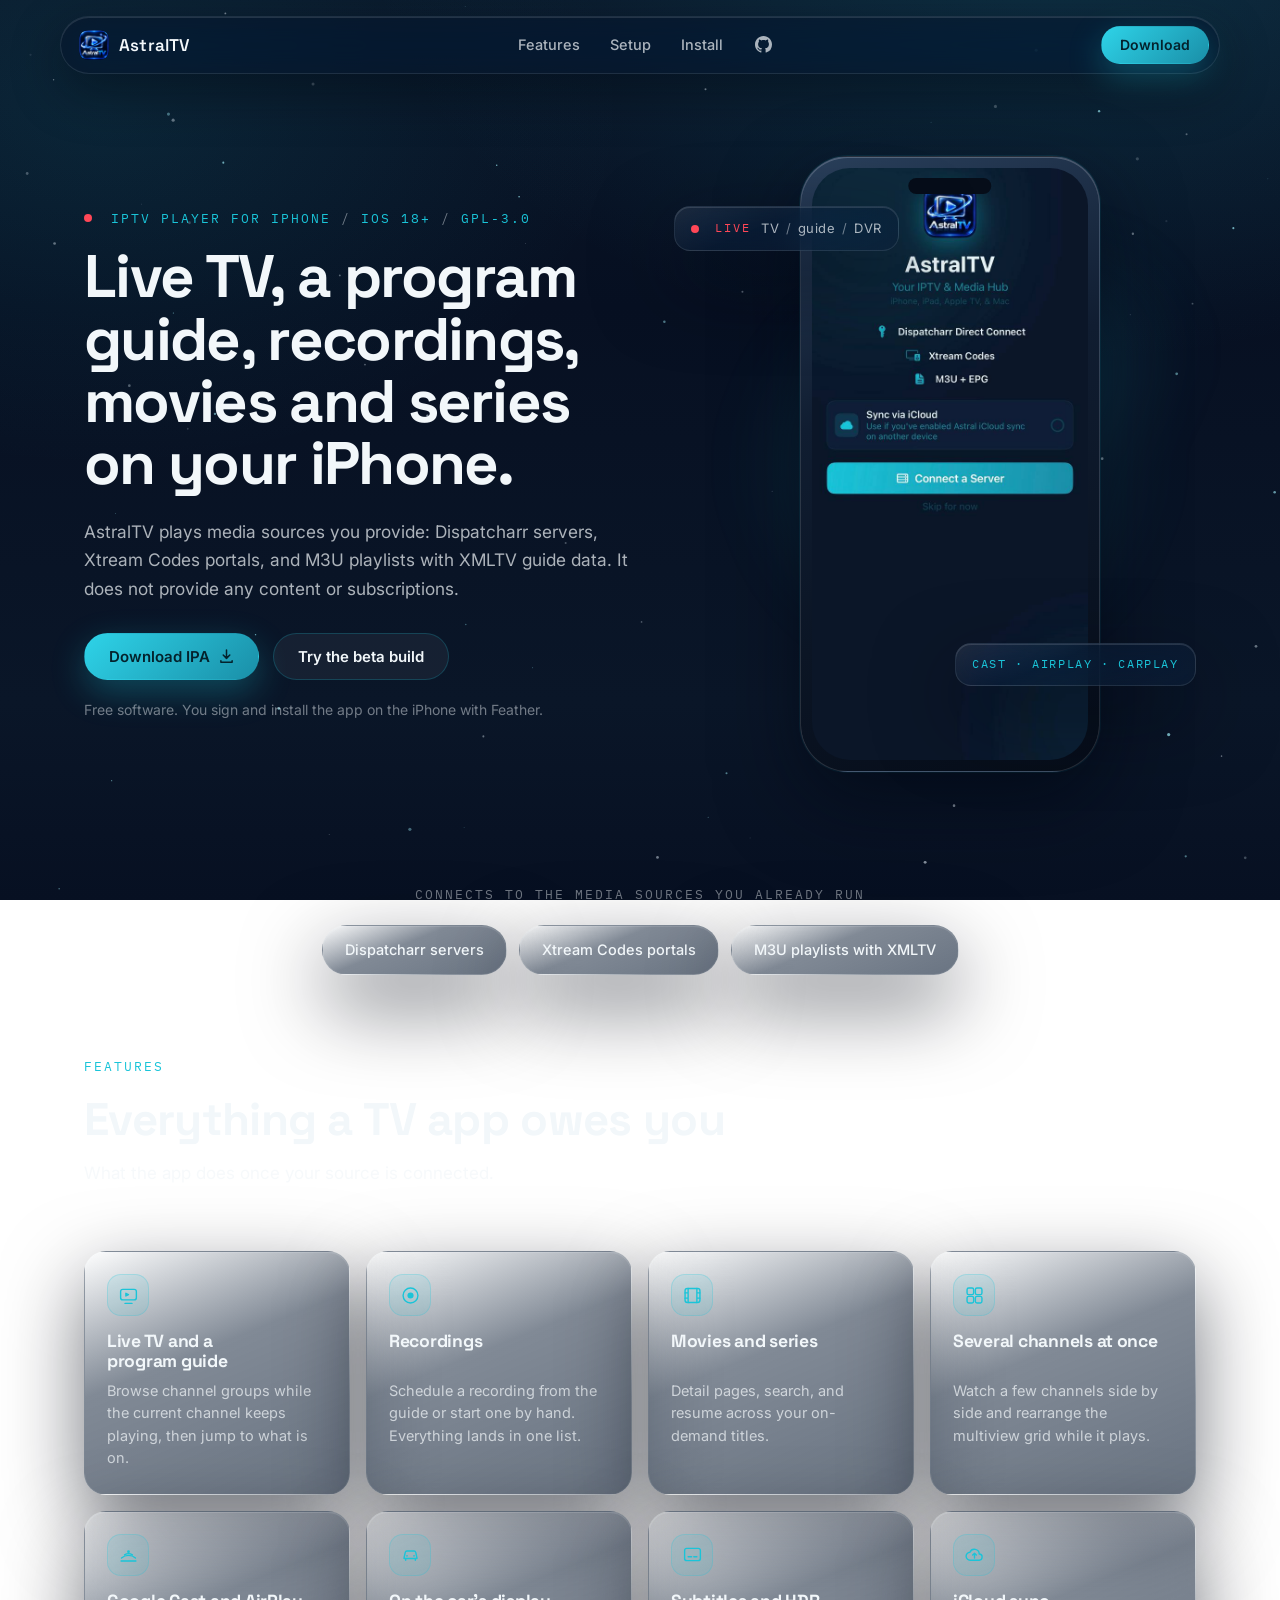
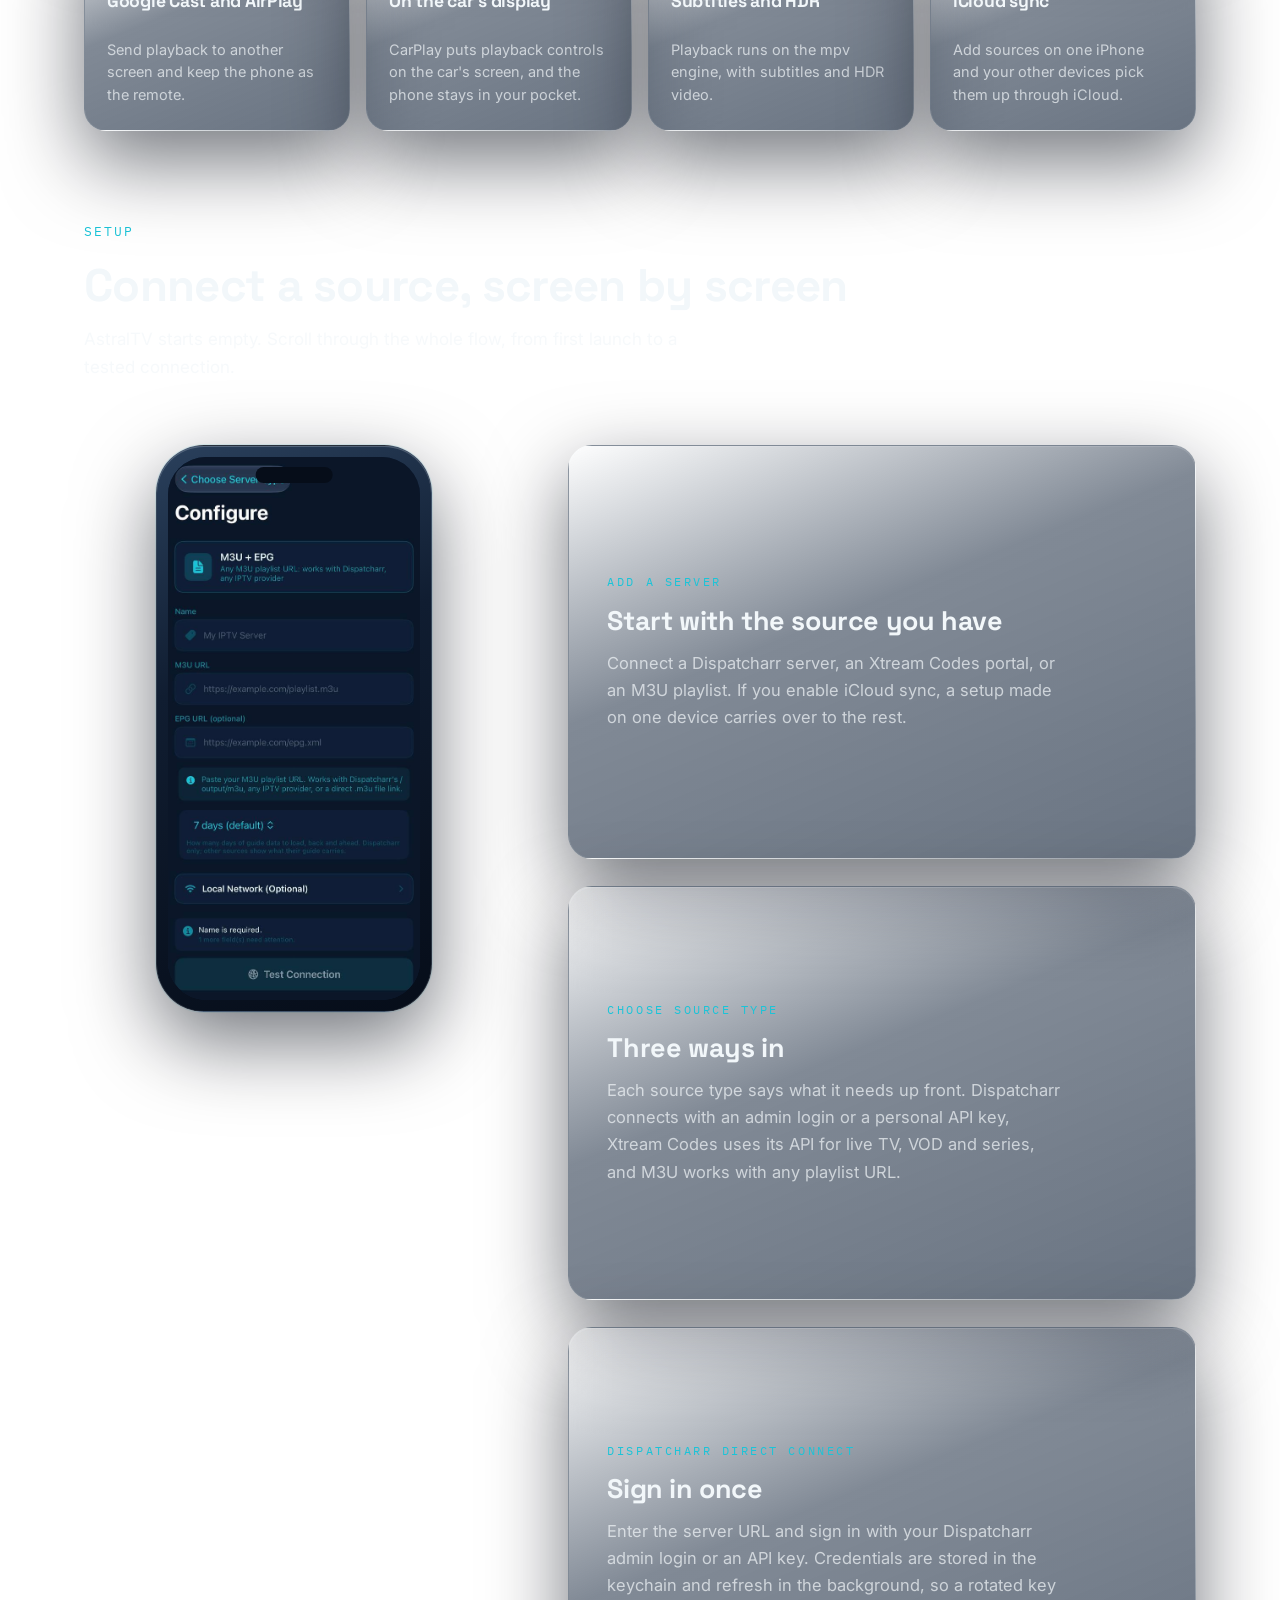
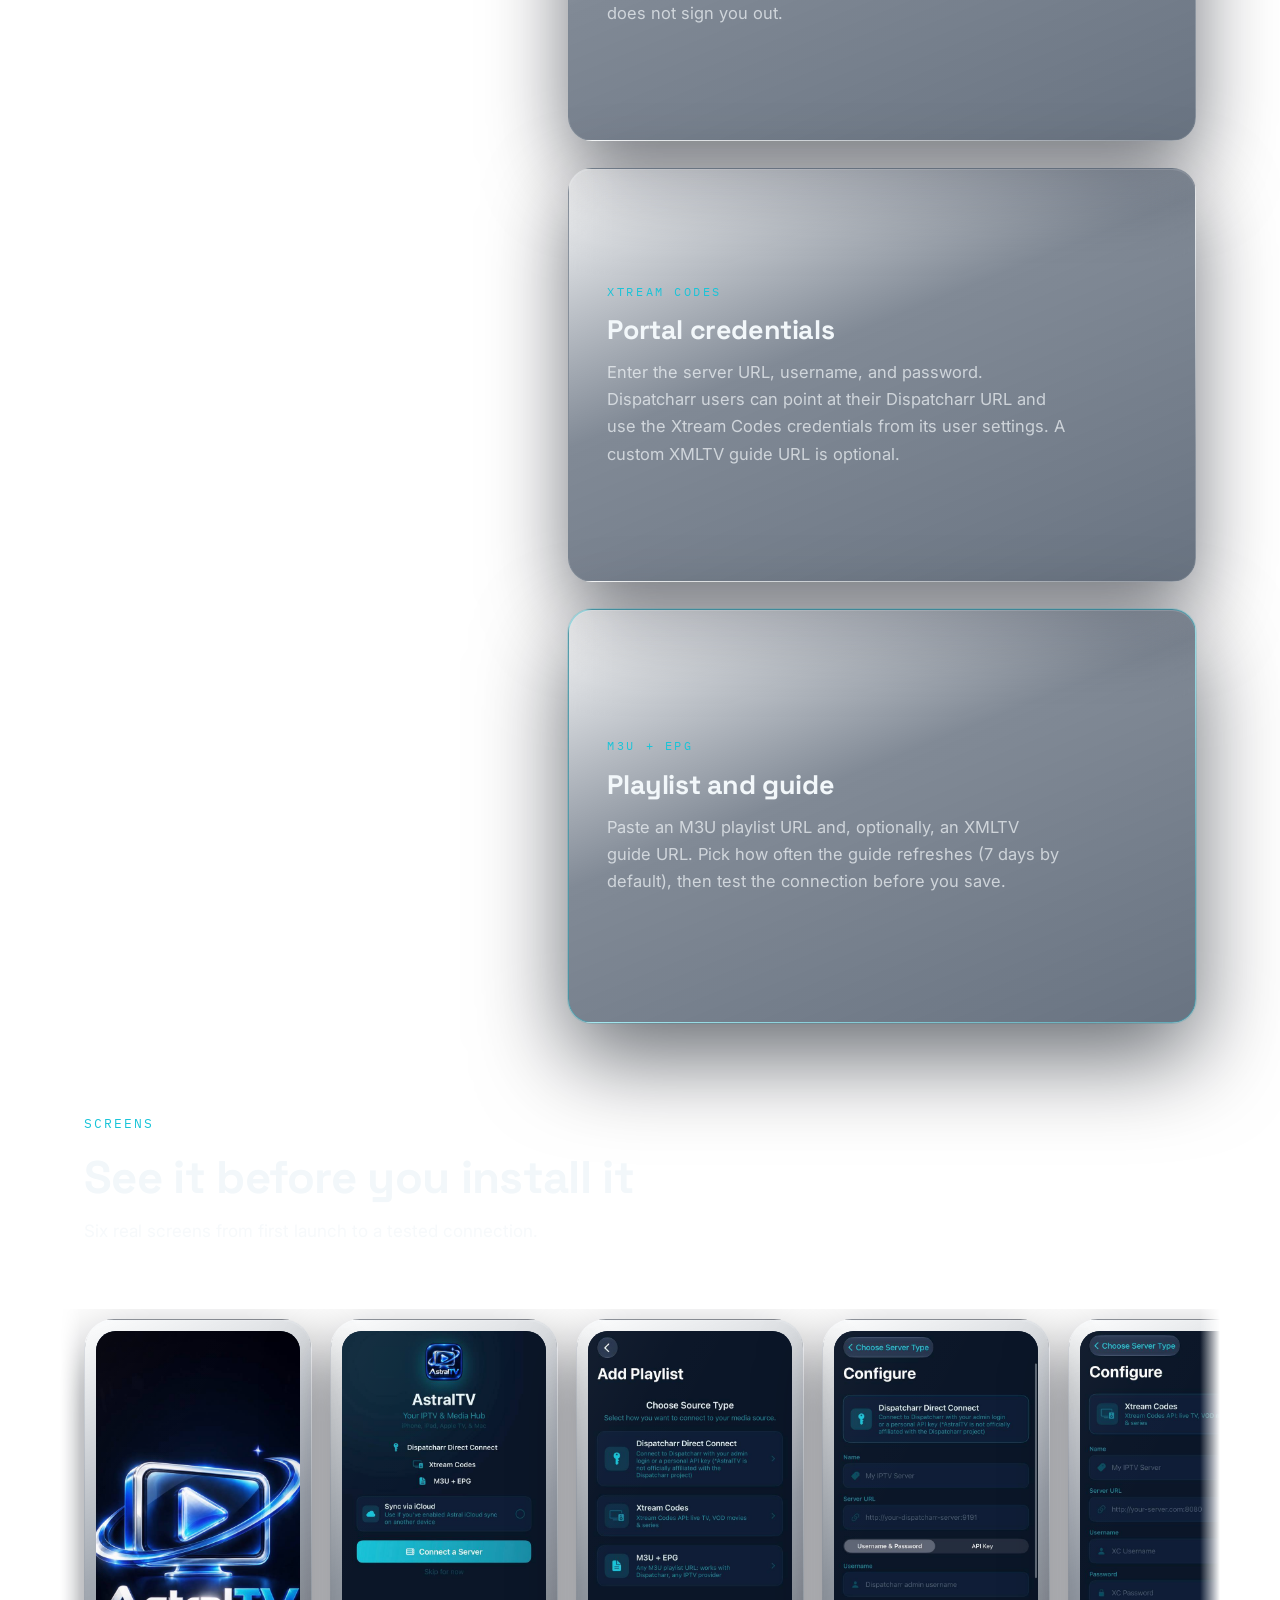
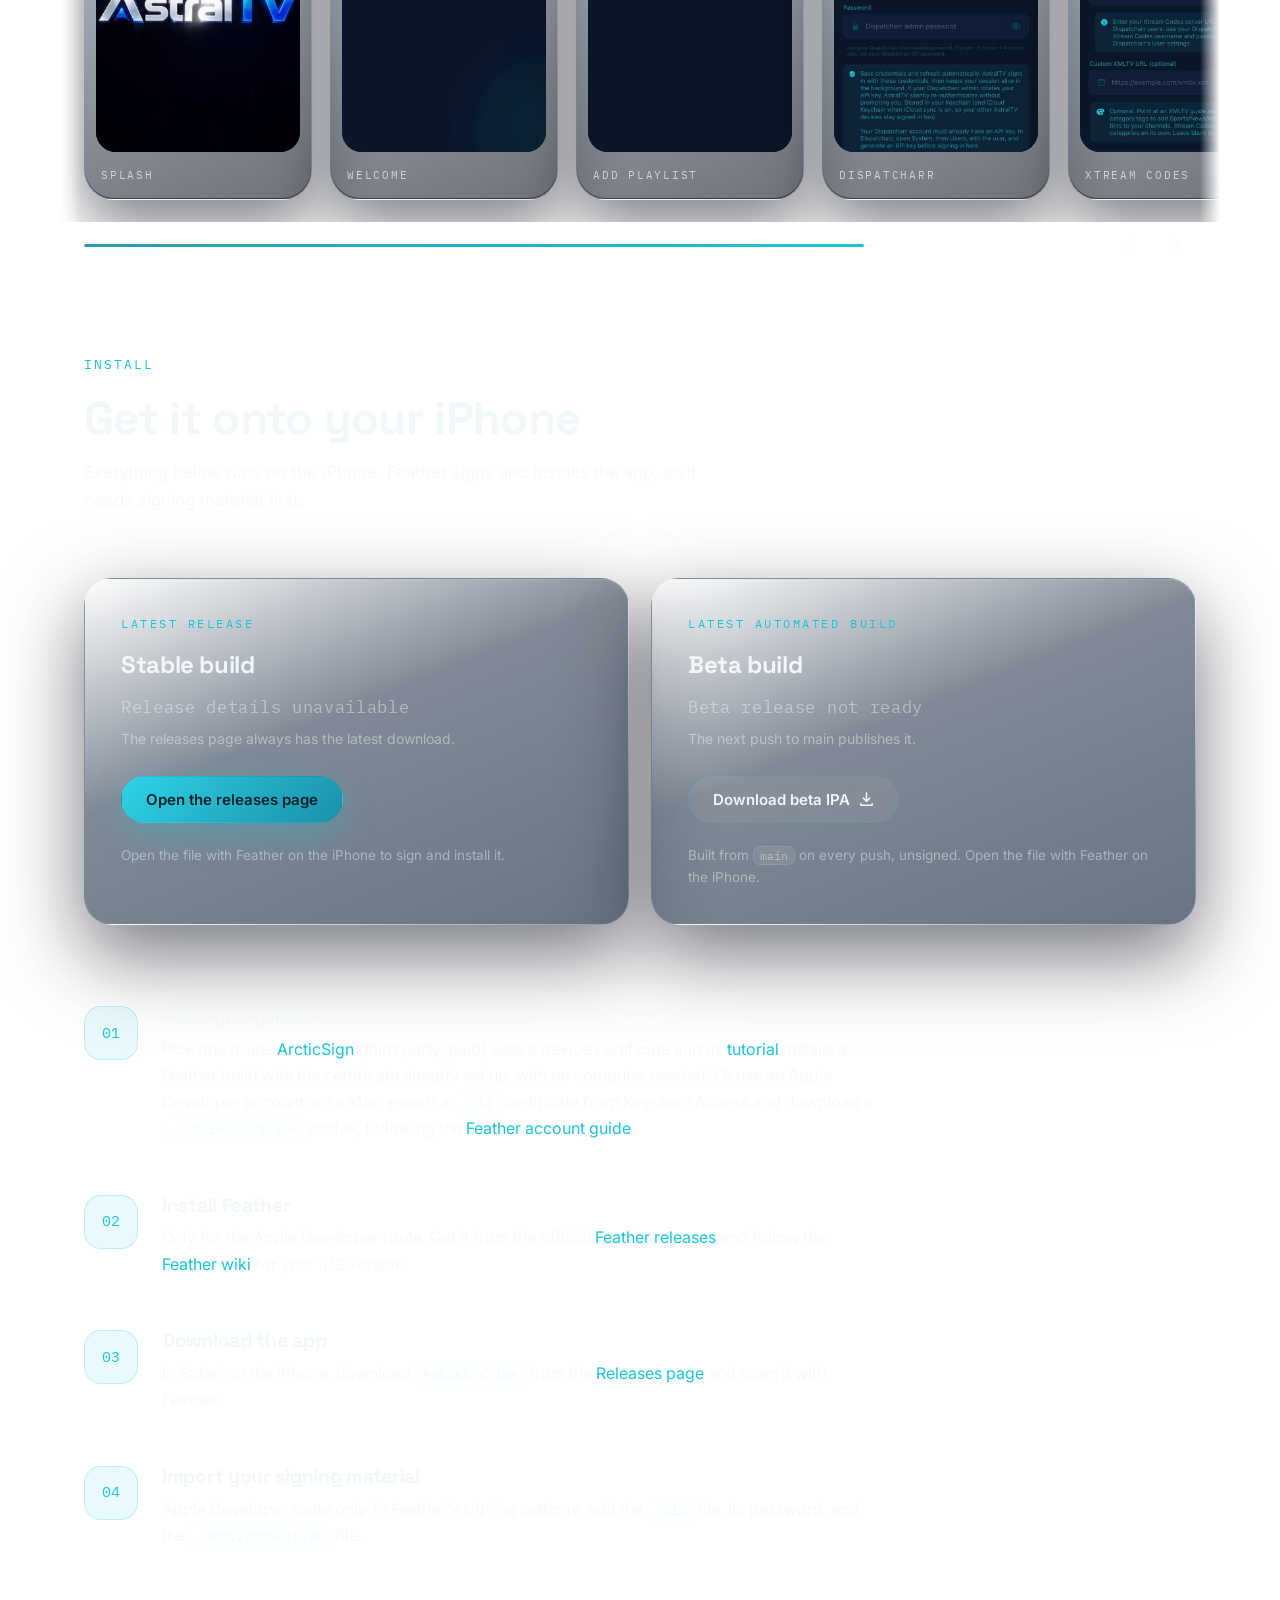
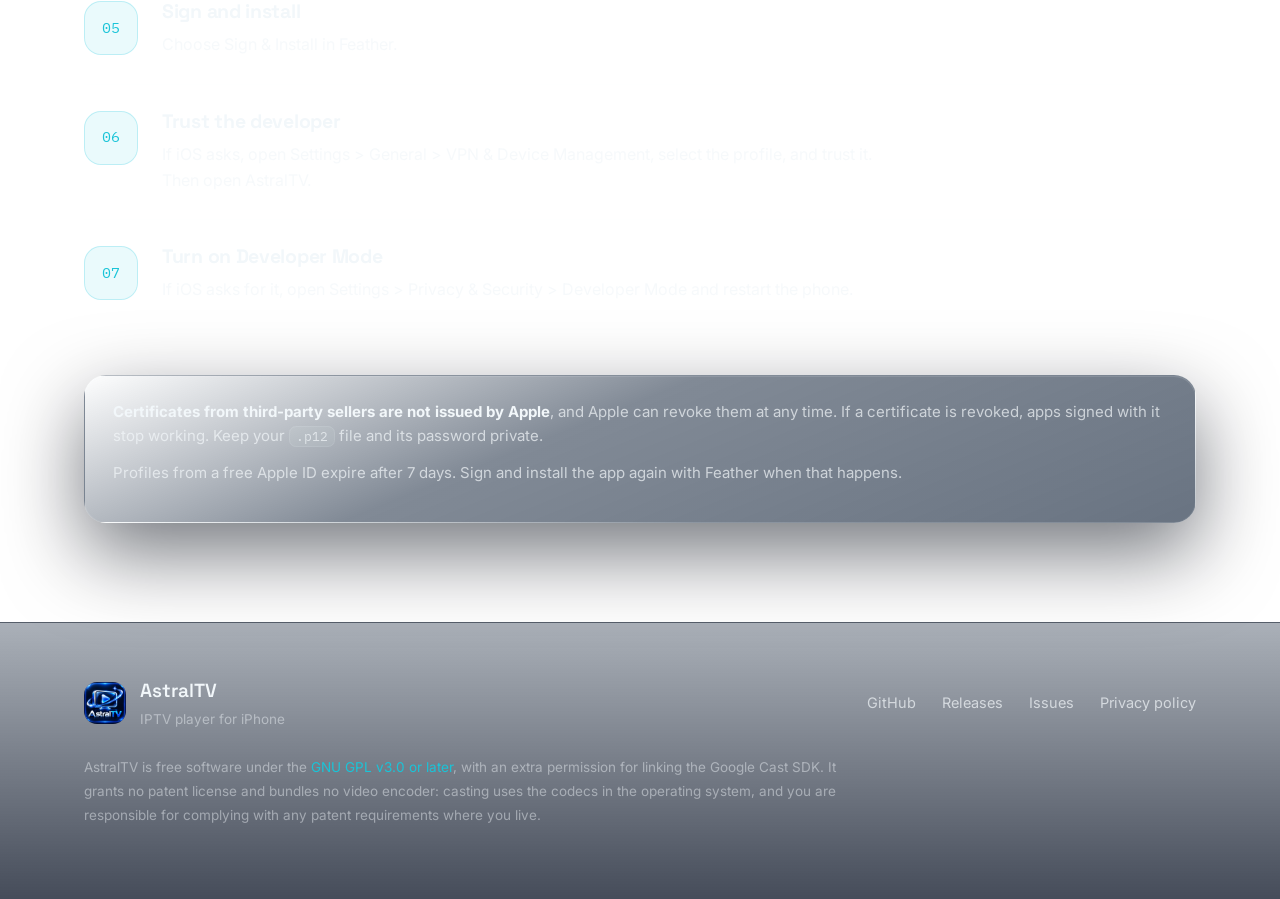
==== commit 8edf28dd: "ci: publish a rolling beta pre-release on every main push Building the app on main is useless if the" ====
--- a/docs/index.html
+++ b/docs/index.html
@@ -61,7 +61,7 @@
             Download IPA
             <svg class="i" viewBox="0 0 16 16" aria-hidden="true"><path d="M8 1v9m0 0 3.5-3.5M8 10 4.5 6.5M2 12.5V14h12v-1.5" fill="none" stroke="currentColor" stroke-width="1.6" stroke-linecap="round" stroke-linejoin="round"/></svg>
           </a>
-          <a class="btn btn-ghost" href="https://github.com/CRZX1337/AstralTV/actions/workflows/build-ipa.yml">Try the beta build</a>
+          <a class="btn btn-ghost" href="https://github.com/CRZX1337/AstralTV/releases/download/beta-latest/AstralTV-beta-latest.ipa">Try the beta build</a>
         </div>
         <p class="hero-note load" style="--d:.5s">Free software. You sign and install the app on the iPhone with Feather.</p>
       </div>
@@ -315,14 +315,15 @@
         </article>
 
         <article class="glass dl-card reveal" id="betaCard">
-          <p class="panel-meta mono">Latest successful build</p>
+          <p class="panel-meta mono">Latest automated build</p>
           <h3>Beta build</h3>
-          <p class="dl-version mono" id="betaVersion">Checking the build workflow…</p>
+          <p class="dl-version mono" id="betaVersion">Checking the beta release…</p>
           <p class="dl-date" id="betaDate"></p>
-          <a class="btn btn-ghost" id="betaLink" href="https://github.com/CRZX1337/AstralTV/actions/workflows/build-ipa.yml">
-            Open latest build
+          <a class="btn btn-ghost" id="betaLink" href="https://github.com/CRZX1337/AstralTV/releases/download/beta-latest/AstralTV-beta-latest.ipa">
+            Download beta IPA
+            <svg class="i" viewBox="0 0 16 16" aria-hidden="true"><path d="M8 1v9m0 0 3.5-3.5M8 10 4.5 6.5M2 12.5V14h12v-1.5" fill="none" stroke="currentColor" stroke-width="1.6" stroke-linecap="round" stroke-linejoin="round"/></svg>
           </a>
-          <p class="dl-note">GitHub keeps workflow artifacts behind sign-in. Open the build, then download <code>AstralTV.ipa</code> from its Artifacts section.</p>
+          <p class="dl-note">Built from <code>main</code> on every push, unsigned. Open the file with Feather on the iPhone.</p>
         </article>
       </div>
 
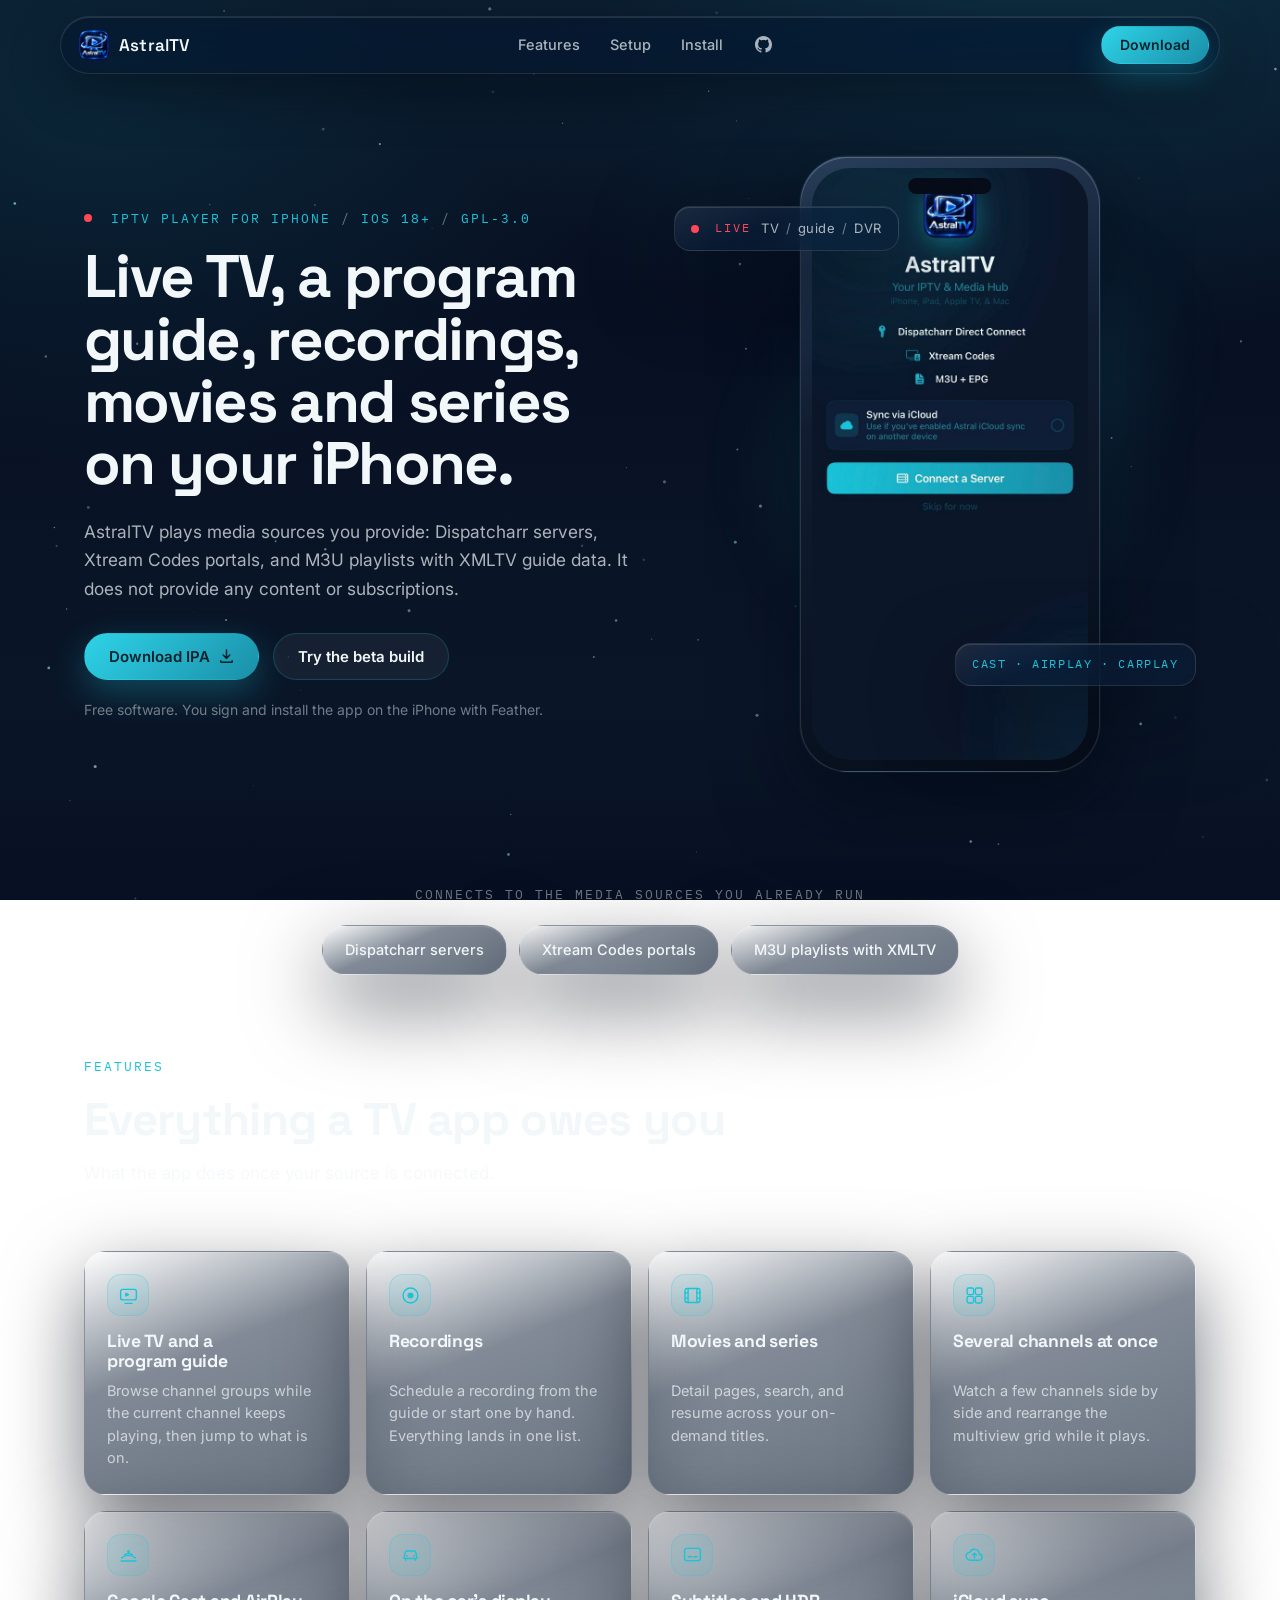
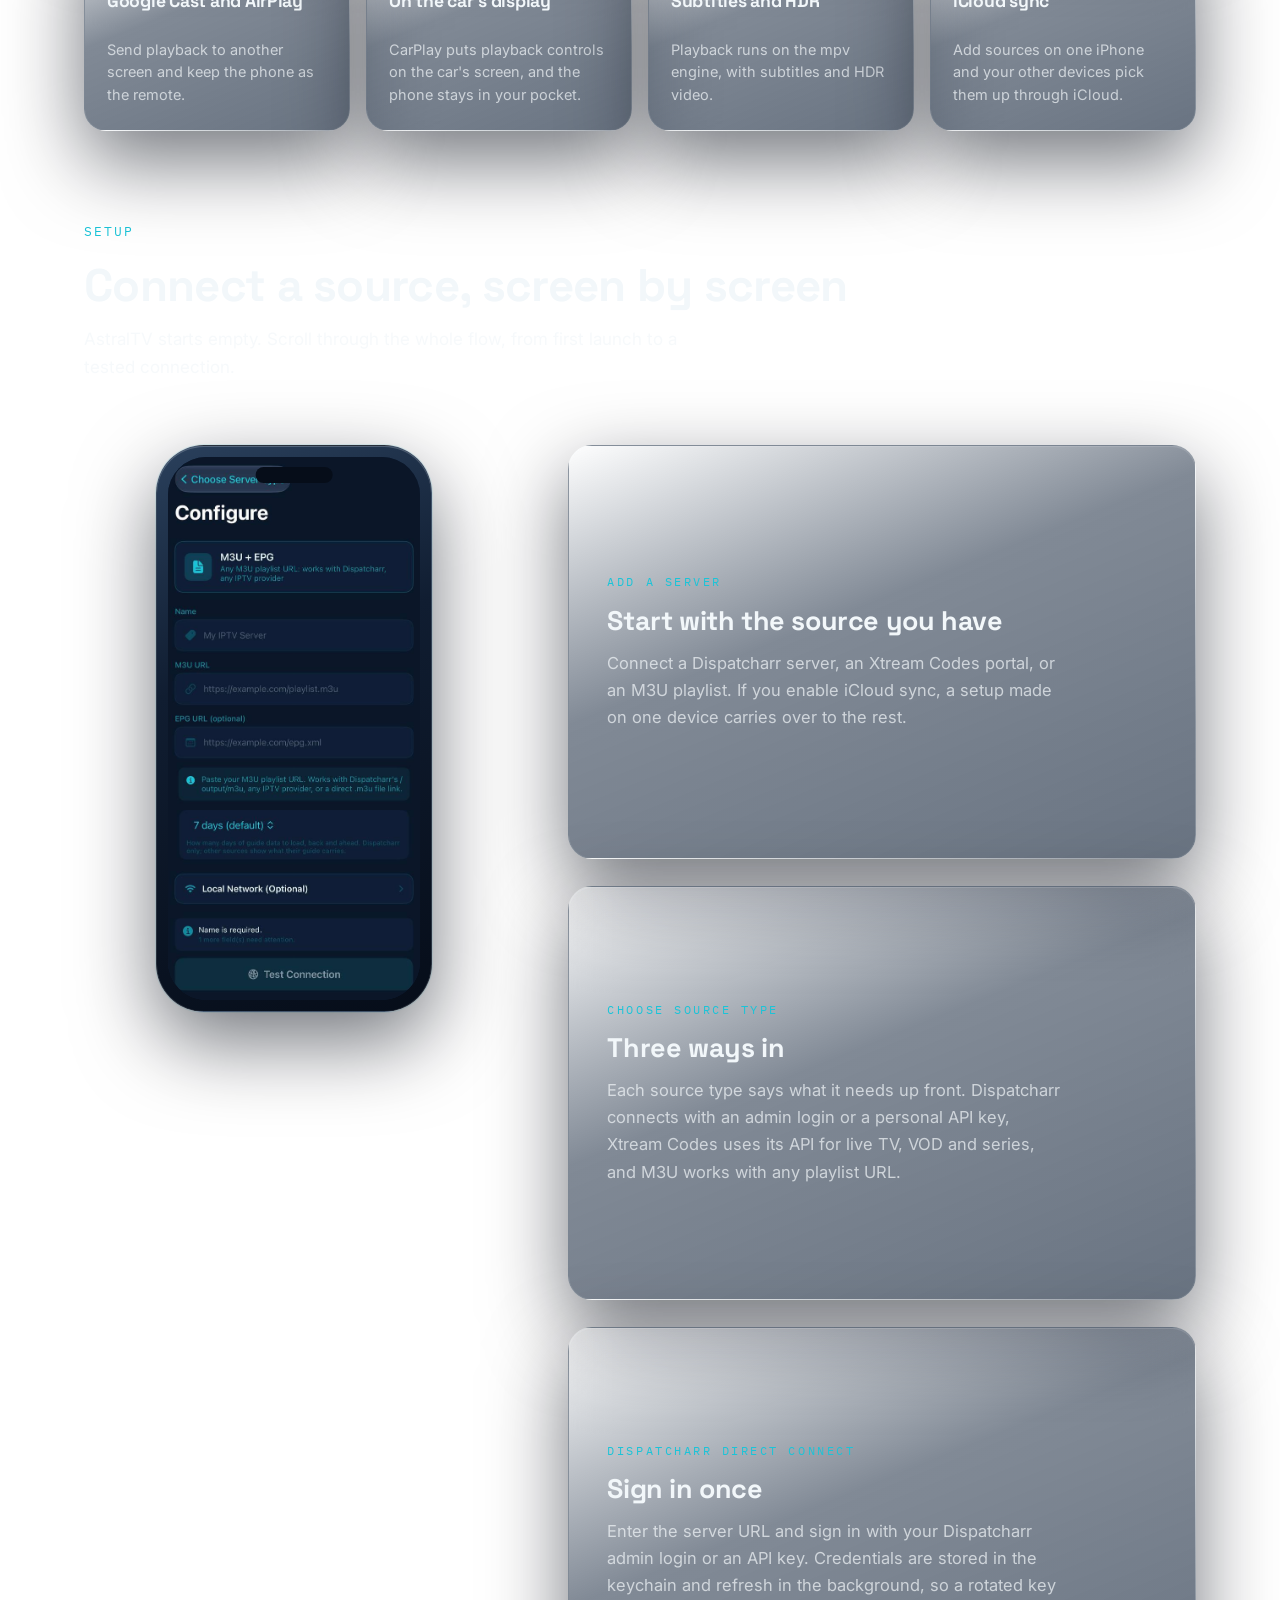
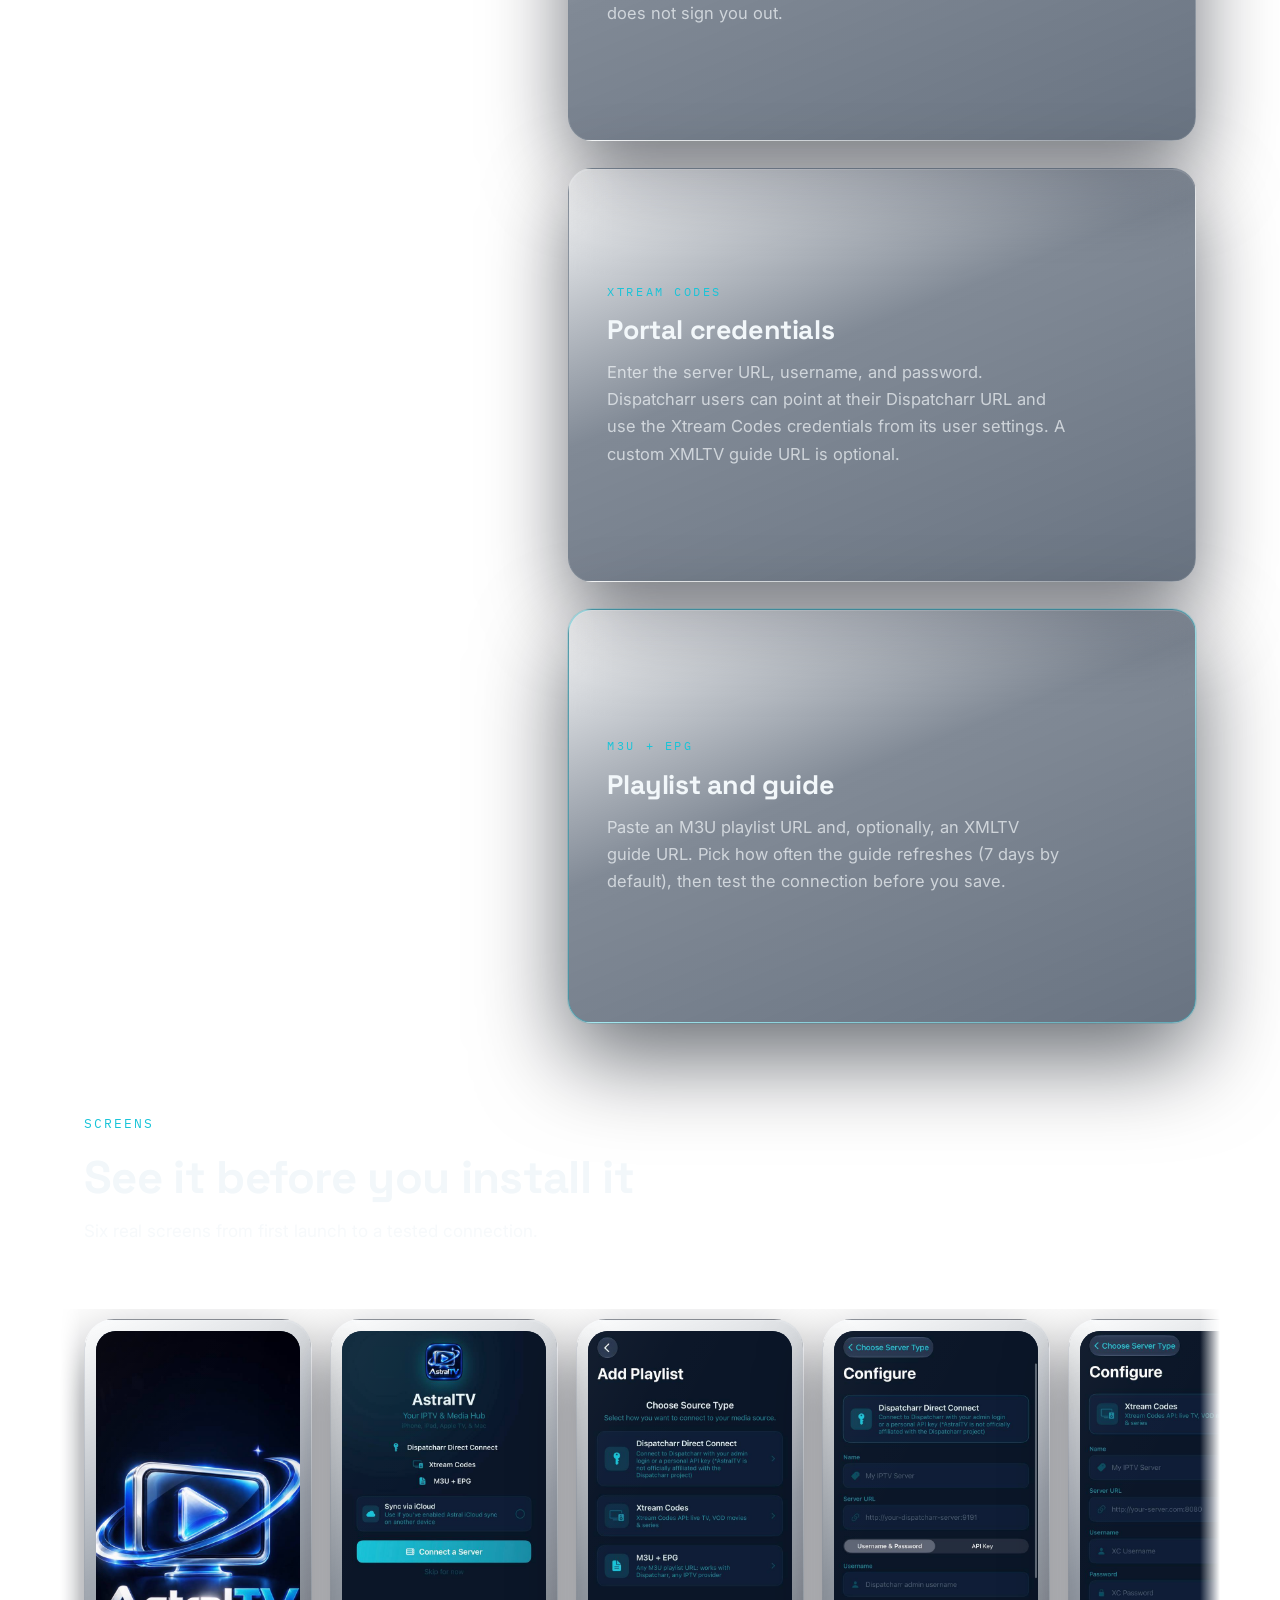
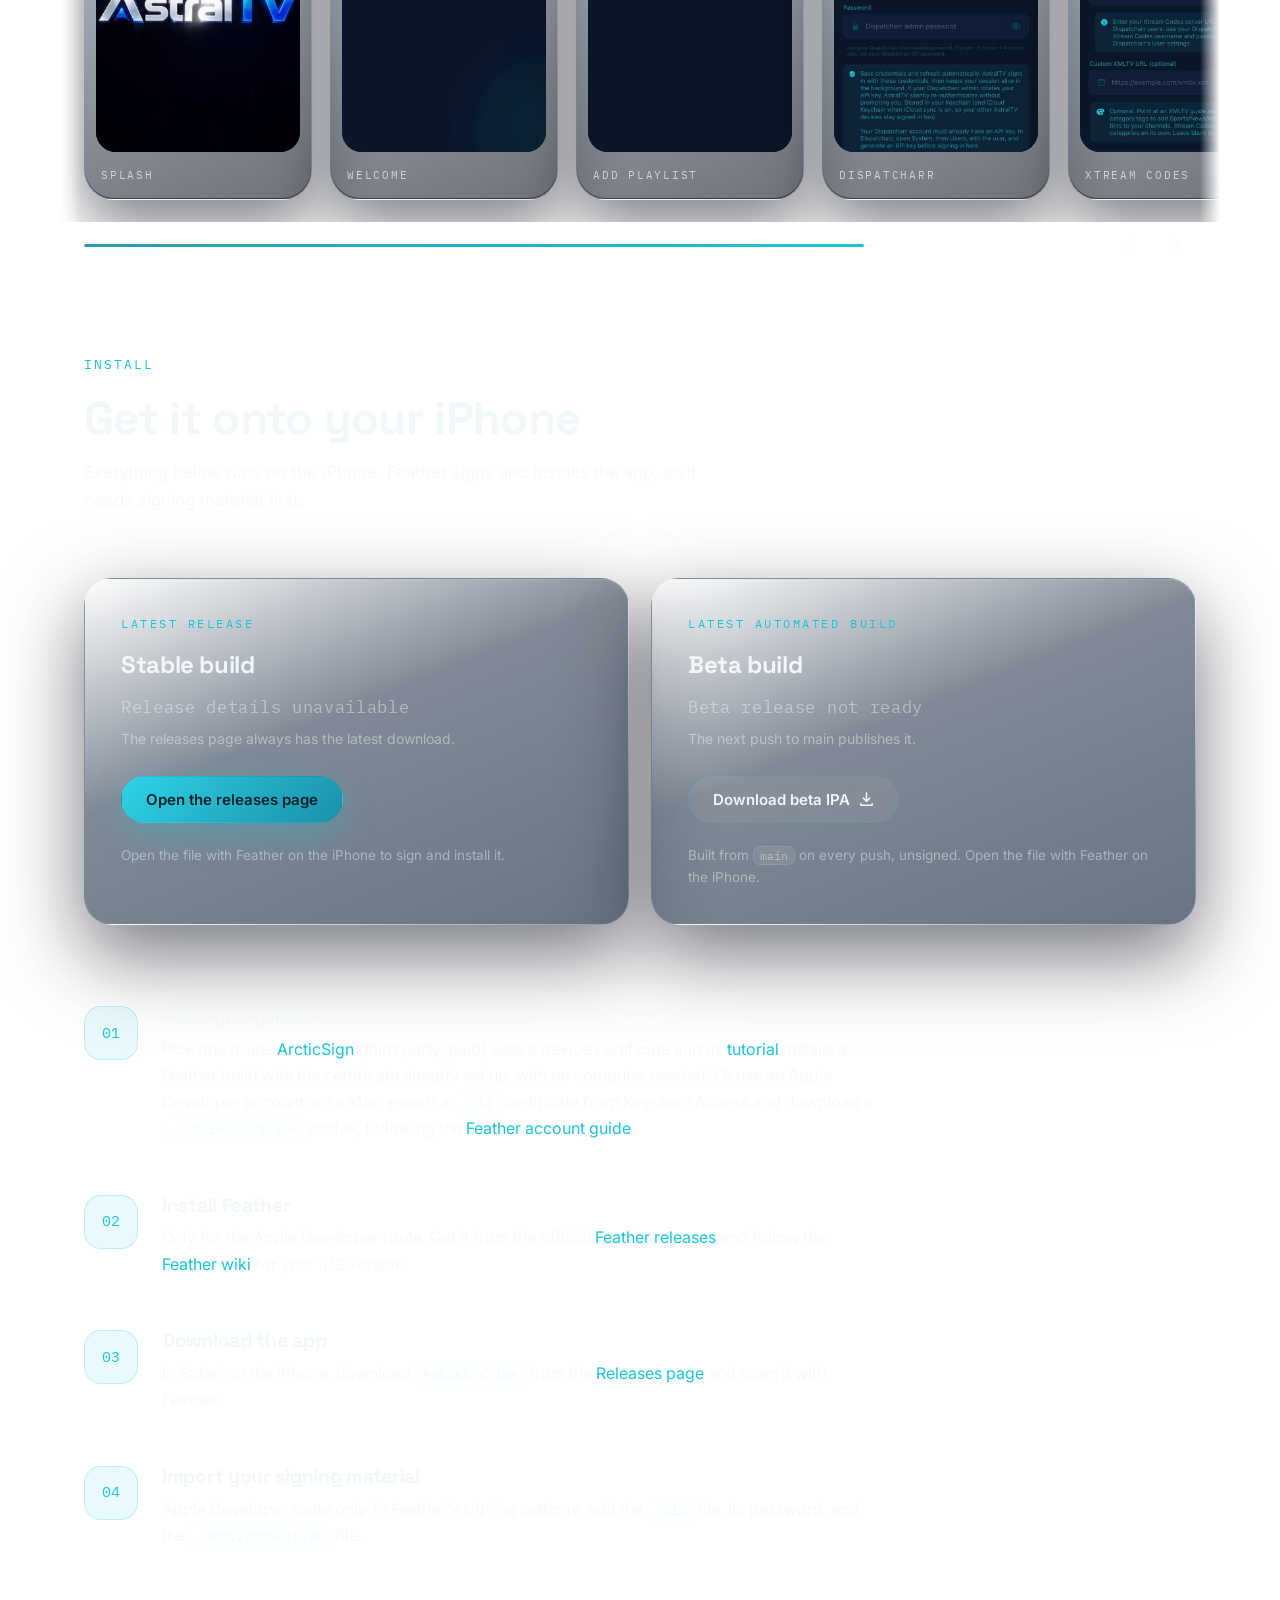
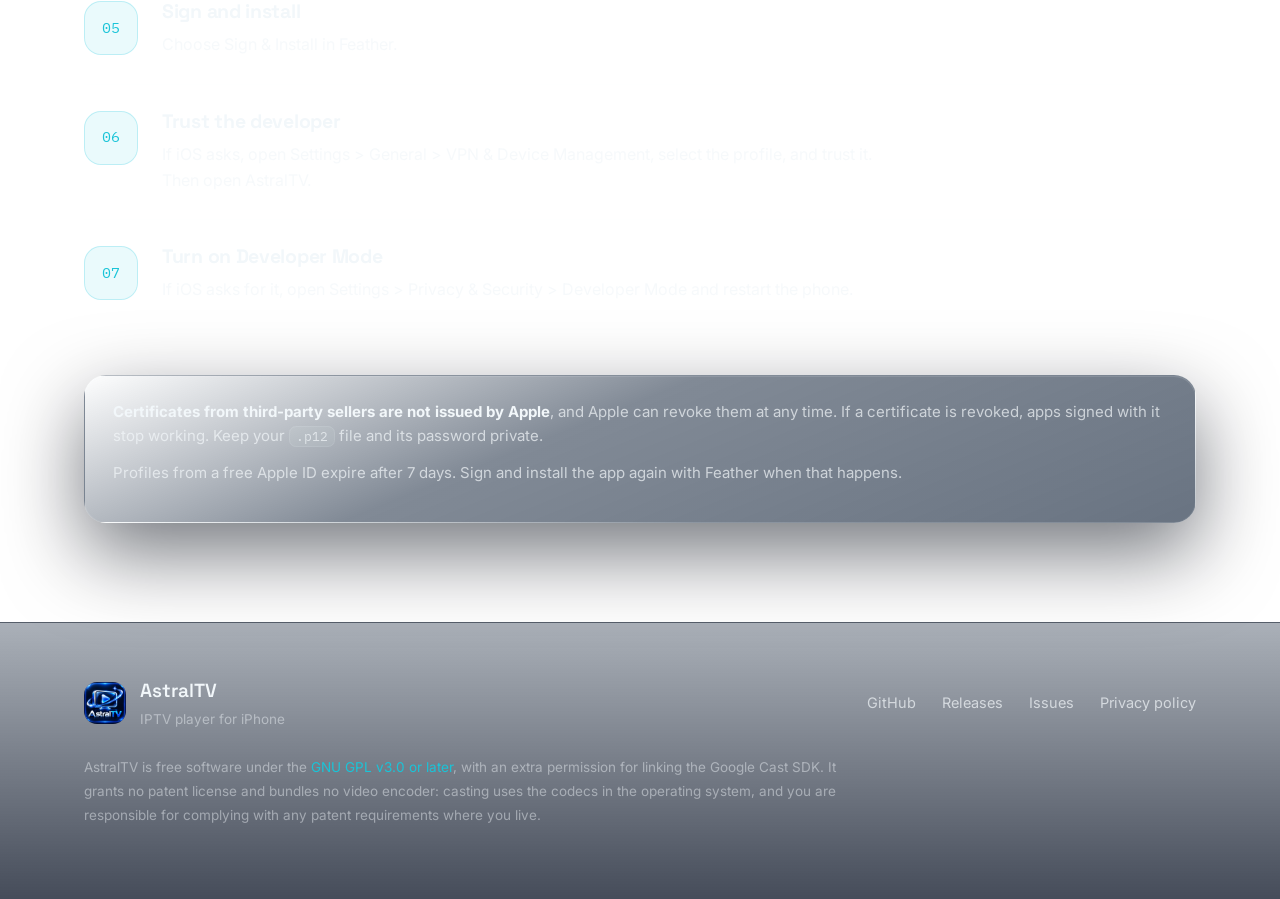
==== commit cabdba9b: "site: show the latest beta build status in the hero The beta download now comes from CI, so visitors" ====
--- a/docs/index.html
+++ b/docs/index.html
@@ -63,6 +63,12 @@
           </a>
           <a class="btn btn-ghost" href="https://github.com/CRZX1337/AstralTV/releases/download/beta-latest/AstralTV-beta-latest.ipa">Try the beta build</a>
         </div>
+        <a class="build-status glass" id="buildStatus" href="https://github.com/CRZX1337/AstralTV/actions/workflows/build-ipa.yml" data-state="unknown" hidden>
+          <span class="build-dot" aria-hidden="true"></span>
+          <span class="build-label mono">Beta build</span>
+          <span class="build-value" id="buildStatusText">checking</span>
+          <svg class="build-arrow" viewBox="0 0 16 16" aria-hidden="true"><path d="M4 8h7m0 0-2.6-2.6M11 8l-2.6 2.6" fill="none" stroke="currentColor" stroke-width="1.5" stroke-linecap="round" stroke-linejoin="round"/></svg>
+        </a>
         <p class="hero-note load" style="--d:.5s">Free software. You sign and install the app on the iPhone with Feather.</p>
       </div>
 
--- a/docs/assets/site.css
+++ b/docs/assets/site.css
@@ -347,6 +347,75 @@
   font-size: 14px;
 }
 
+/* ---------- beta build status ---------- */
+
+.build-status {
+  display: inline-flex;
+  align-items: center;
+  gap: 10px;
+  margin: 0 0 16px;
+  padding: 9px 14px;
+  border-radius: 999px;
+  font-size: 12px;
+  color: var(--ink-2);
+  box-shadow: 0 10px 26px rgba(2, 8, 18, .35), inset 0 1px 0 rgba(242, 247, 250, .14);
+  transition: border-color .25s ease, transform .25s ease, box-shadow .25s ease;
+  animation: badge-in .5s cubic-bezier(.2, .7, .2, 1);
+}
+.build-status[hidden] { display: none; }
+.build-status:hover {
+  text-decoration: none;
+  transform: translateY(-1px);
+  border-color: rgba(26, 196, 216, .38);
+}
+
+.build-dot {
+  width: 7px;
+  height: 7px;
+  border-radius: 50%;
+  background: var(--ink-3);
+  flex: none;
+}
+.build-status[data-state="success"] .build-dot {
+  background: #3DDC97;
+  box-shadow: 0 0 0 3px rgba(61, 220, 151, .14), 0 0 12px rgba(61, 220, 151, .65);
+}
+.build-status[data-state="failure"] .build-dot {
+  background: var(--live);
+  box-shadow: 0 0 0 3px rgba(255, 71, 87, .14), 0 0 12px rgba(255, 71, 87, .65);
+}
+.build-status[data-state="running"] .build-dot {
+  background: #FFC857;
+  box-shadow: 0 0 0 3px rgba(255, 200, 87, .14), 0 0 12px rgba(255, 200, 87, .6);
+  animation: pulse 1.6s ease-out infinite;
+}
+
+.build-label {
+  font-size: 10px;
+  letter-spacing: .18em;
+  text-transform: uppercase;
+  color: var(--ink-3);
+}
+.build-value {
+  font-family: var(--font-mono);
+  font-size: 11.5px;
+  letter-spacing: .02em;
+  color: var(--ink);
+}
+.build-status[data-state="success"] .build-value { color: #B9F5DC; }
+.build-status[data-state="failure"] .build-value { color: #FFD3D7; }
+
+.build-arrow {
+  width: 13px;
+  height: 13px;
+  color: var(--ink-3);
+}
+
+@keyframes badge-in {
+  from { opacity: 0; transform: translateY(8px); }
+  to { opacity: 1; transform: none; }
+}
+
 .hero-stage {
   position: relative;
   display: flex;
